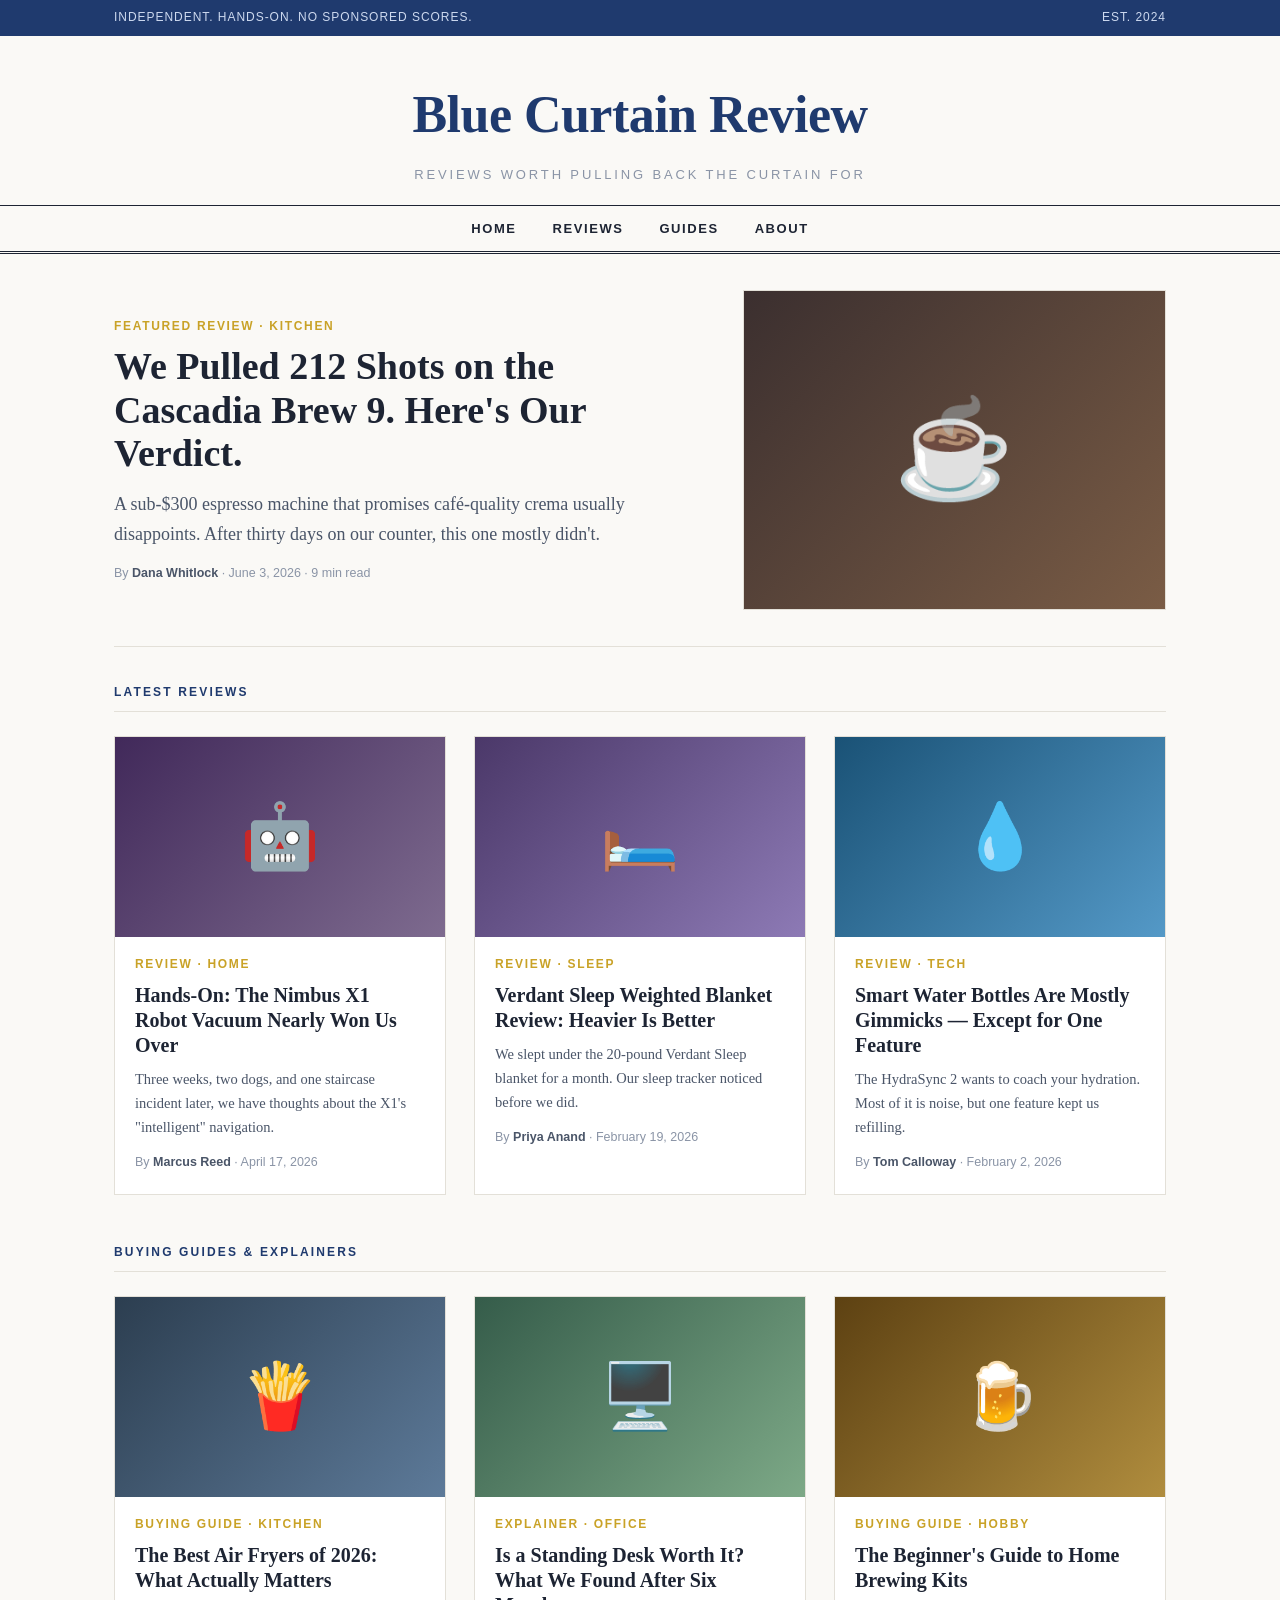
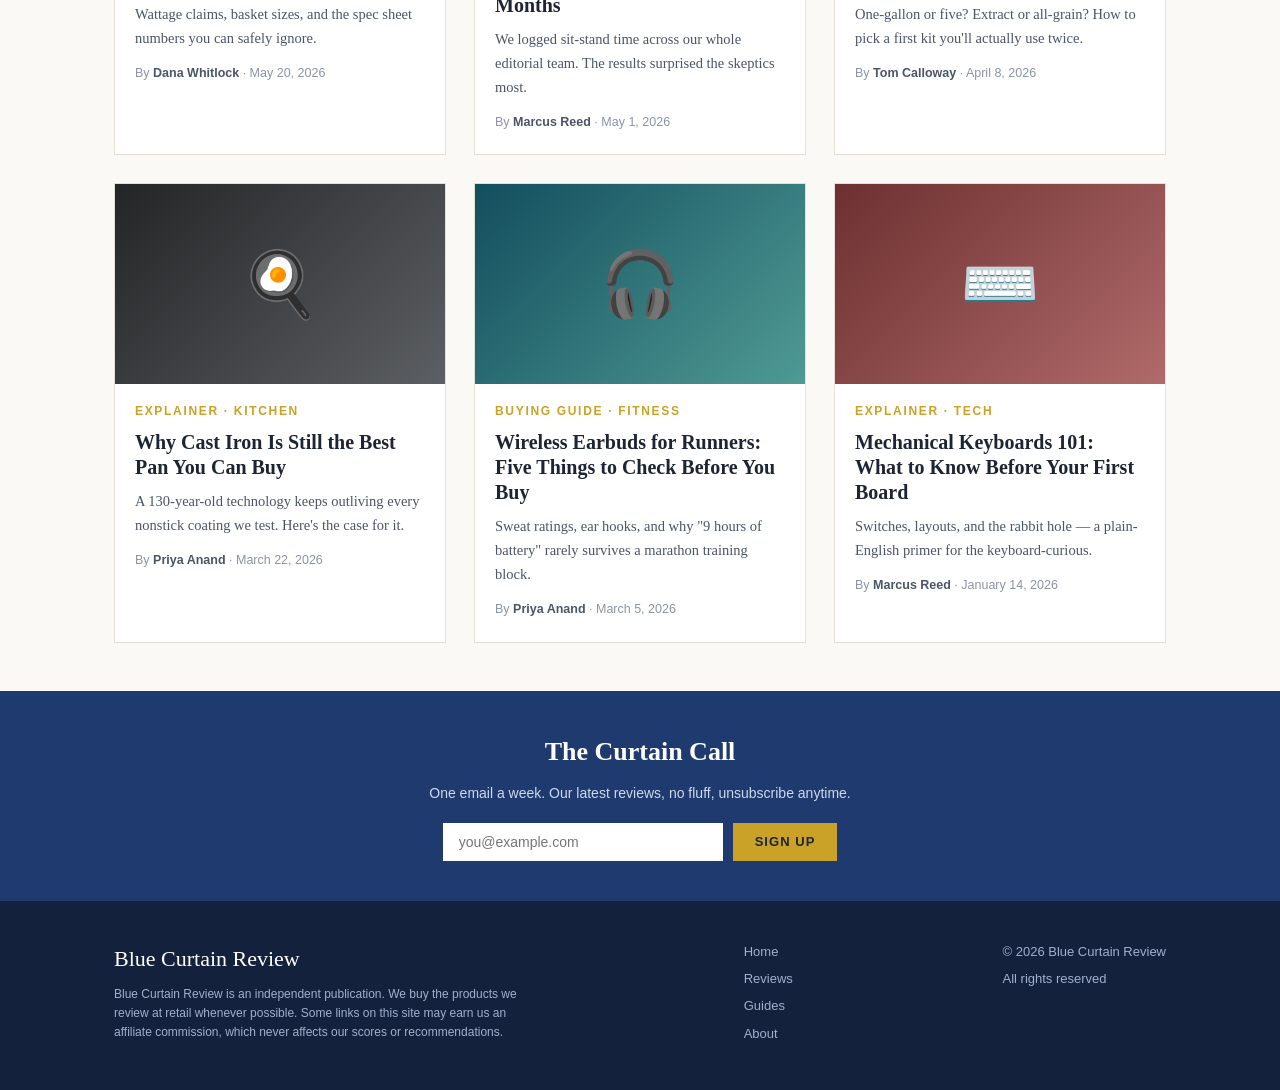
==== index.html @ 65077dde "Launch Blue Curtain Review with 10 articles Static review site: homepage, about page, and ten produc" ====
<!DOCTYPE html>
<html lang="en">
<head>
  <meta charset="UTF-8">
  <meta name="viewport" content="width=device-width, initial-scale=1.0">
  <title>Blue Curtain Review — Honest Product Reviews &amp; Buying Guides</title>
  <meta name="description" content="Blue Curtain Review is an independent publication covering home goods, kitchen gear, and everyday tech with hands-on reviews and practical buying guides.">
  <link rel="stylesheet" href="css/style.css">
</head>
<body>

  <div class="topbar">
    <div class="wrap">
      <span>Independent. Hands-on. No sponsored scores.</span>
      <span>Est. 2024</span>
    </div>
  </div>

  <header class="masthead wrap">
    <h1><a href="index.html">Blue Curtain Review</a></h1>
    <div class="tagline">Reviews Worth Pulling Back the Curtain For</div>
  </header>

  <nav class="mainnav">
    <ul class="wrap">
      <li><a href="index.html">Home</a></li>
      <li><a href="index.html#reviews">Reviews</a></li>
      <li><a href="index.html#guides">Guides</a></li>
      <li><a href="about.html">About</a></li>
    </ul>
  </nav>

  <main class="wrap">

    <!-- Featured -->
    <section class="hero">
      <div>
        <div class="kicker">Featured Review · Kitchen</div>
        <h2><a href="articles/cascadia-brew-9-espresso-review.html">We Pulled 212 Shots on the Cascadia Brew 9. Here's Our Verdict.</a></h2>
        <p class="dek">A sub-$300 espresso machine that promises café-quality crema usually disappoints. After thirty days on our counter, this one mostly didn't.</p>
        <div class="byline">By <b>Dana Whitlock</b> · June 3, 2026 · 9 min read</div>
      </div>
      <a href="articles/cascadia-brew-9-espresso-review.html"><div class="thumb t-coffee">☕</div></a>
    </section>

    <!-- Latest reviews -->
    <div class="section-label" id="reviews">Latest Reviews</div>
    <section class="grid">
      <article class="card">
        <a href="articles/nimbus-x1-robot-vacuum-review.html"><div class="thumb t-vac">🤖</div></a>
        <div class="pad">
          <div class="kicker">Review · Home</div>
          <h3><a href="articles/nimbus-x1-robot-vacuum-review.html">Hands-On: The Nimbus X1 Robot Vacuum Nearly Won Us Over</a></h3>
          <p class="dek">Three weeks, two dogs, and one staircase incident later, we have thoughts about the X1's "intelligent" navigation.</p>
          <div class="byline">By <b>Marcus Reed</b> · April 17, 2026</div>
        </div>
      </article>

      <article class="card">
        <a href="articles/verdant-sleep-weighted-blanket-review.html"><div class="thumb t-blanket">🛏️</div></a>
        <div class="pad">
          <div class="kicker">Review · Sleep</div>
          <h3><a href="articles/verdant-sleep-weighted-blanket-review.html">Verdant Sleep Weighted Blanket Review: Heavier Is Better</a></h3>
          <p class="dek">We slept under the 20-pound Verdant Sleep blanket for a month. Our sleep tracker noticed before we did.</p>
          <div class="byline">By <b>Priya Anand</b> · February 19, 2026</div>
        </div>
      </article>

      <article class="card">
        <a href="articles/hydrasync-2-smart-bottle-review.html"><div class="thumb t-bottle">💧</div></a>
        <div class="pad">
          <div class="kicker">Review · Tech</div>
          <h3><a href="articles/hydrasync-2-smart-bottle-review.html">Smart Water Bottles Are Mostly Gimmicks — Except for One Feature</a></h3>
          <p class="dek">The HydraSync 2 wants to coach your hydration. Most of it is noise, but one feature kept us refilling.</p>
          <div class="byline">By <b>Tom Calloway</b> · February 2, 2026</div>
        </div>
      </article>
    </section>

    <!-- Guides -->
    <div class="section-label" id="guides">Buying Guides &amp; Explainers</div>
    <section class="grid">
      <article class="card">
        <a href="articles/best-air-fryers-2026.html"><div class="thumb t-air">🍟</div></a>
        <div class="pad">
          <div class="kicker">Buying Guide · Kitchen</div>
          <h3><a href="articles/best-air-fryers-2026.html">The Best Air Fryers of 2026: What Actually Matters</a></h3>
          <p class="dek">Wattage claims, basket sizes, and the spec sheet numbers you can safely ignore.</p>
          <div class="byline">By <b>Dana Whitlock</b> · May 20, 2026</div>
        </div>
      </article>

      <article class="card">
        <a href="articles/standing-desk-six-months.html"><div class="thumb t-desk">🖥️</div></a>
        <div class="pad">
          <div class="kicker">Explainer · Office</div>
          <h3><a href="articles/standing-desk-six-months.html">Is a Standing Desk Worth It? What We Found After Six Months</a></h3>
          <p class="dek">We logged sit-stand time across our whole editorial team. The results surprised the skeptics most.</p>
          <div class="byline">By <b>Marcus Reed</b> · May 1, 2026</div>
        </div>
      </article>

      <article class="card">
        <a href="articles/home-brewing-kit-guide.html"><div class="thumb t-brew">🍺</div></a>
        <div class="pad">
          <div class="kicker">Buying Guide · Hobby</div>
          <h3><a href="articles/home-brewing-kit-guide.html">The Beginner's Guide to Home Brewing Kits</a></h3>
          <p class="dek">One-gallon or five? Extract or all-grain? How to pick a first kit you'll actually use twice.</p>
          <div class="byline">By <b>Tom Calloway</b> · April 8, 2026</div>
        </div>
      </article>

      <article class="card">
        <a href="articles/cast-iron-best-pan.html"><div class="thumb t-iron">🍳</div></a>
        <div class="pad">
          <div class="kicker">Explainer · Kitchen</div>
          <h3><a href="articles/cast-iron-best-pan.html">Why Cast Iron Is Still the Best Pan You Can Buy</a></h3>
          <p class="dek">A 130-year-old technology keeps outliving every nonstick coating we test. Here's the case for it.</p>
          <div class="byline">By <b>Priya Anand</b> · March 22, 2026</div>
        </div>
      </article>

      <article class="card">
        <a href="articles/running-earbuds-buying-guide.html"><div class="thumb t-buds">🎧</div></a>
        <div class="pad">
          <div class="kicker">Buying Guide · Fitness</div>
          <h3><a href="articles/running-earbuds-buying-guide.html">Wireless Earbuds for Runners: Five Things to Check Before You Buy</a></h3>
          <p class="dek">Sweat ratings, ear hooks, and why "9 hours of battery" rarely survives a marathon training block.</p>
          <div class="byline">By <b>Priya Anand</b> · March 5, 2026</div>
        </div>
      </article>

      <article class="card">
        <a href="articles/mechanical-keyboards-101.html"><div class="thumb t-keys">⌨️</div></a>
        <div class="pad">
          <div class="kicker">Explainer · Tech</div>
          <h3><a href="articles/mechanical-keyboards-101.html">Mechanical Keyboards 101: What to Know Before Your First Board</a></h3>
          <p class="dek">Switches, layouts, and the rabbit hole — a plain-English primer for the keyboard-curious.</p>
          <div class="byline">By <b>Marcus Reed</b> · January 14, 2026</div>
        </div>
      </article>
    </section>

  </main>

  <!-- Newsletter -->
  <section class="newsletter">
    <h3>The Curtain Call</h3>
    <p>One email a week. Our latest reviews, no fluff, unsubscribe anytime.</p>
    <form onsubmit="event.preventDefault(); this.innerHTML='<p style=\'font-size:16px\'>Thanks — you&#39;re on the list.</p>';">
      <input type="email" placeholder="you@example.com" required aria-label="Email address">
      <button type="submit">Sign Up</button>
    </form>
  </section>

  <footer>
    <div class="wrap">
      <div>
        <div class="brand">Blue Curtain Review</div>
        <p class="fineprint">Blue Curtain Review is an independent publication. We buy the products we review at retail whenever possible. Some links on this site may earn us an affiliate commission, which never affects our scores or recommendations.</p>
      </div>
      <div>
        <ul>
          <li><a href="index.html">Home</a></li>
          <li><a href="index.html#reviews">Reviews</a></li>
          <li><a href="index.html#guides">Guides</a></li>
          <li><a href="about.html">About</a></li>
        </ul>
      </div>
      <div>
        <ul>
          <li>© 2026 Blue Curtain Review</li>
          <li>All rights reserved</li>
        </ul>
      </div>
    </div>
  </footer>

</body>
</html>
---- css/style.css ----
/* ============ Blue Curtain Review ============ */
:root {
  --ink: #1d2433;
  --ink-soft: #4a5568;
  --ink-faint: #8a94a6;
  --paper: #faf9f6;
  --card: #ffffff;
  --blue: #1f3a6e;
  --blue-bright: #2b5cad;
  --rule: #e3e0d8;
  --gold: #c9a227;
  --serif: Georgia, 'Times New Roman', serif;
  --sans: -apple-system, BlinkMacSystemFont, 'Segoe UI', Helvetica, Arial, sans-serif;
}

* { margin: 0; padding: 0; box-sizing: border-box; }

body {
  font-family: var(--serif);
  background: var(--paper);
  color: var(--ink);
  line-height: 1.65;
}

a { color: inherit; text-decoration: none; }
img { max-width: 100%; display: block; }

.wrap { max-width: 1100px; margin: 0 auto; padding: 0 24px; }

/* ---------- Masthead ---------- */
.topbar {
  background: var(--blue);
  color: #cdd9ef;
  font-family: var(--sans);
  font-size: 12px;
  letter-spacing: 0.08em;
  text-transform: uppercase;
}
.topbar .wrap {
  display: flex;
  justify-content: space-between;
  padding-top: 8px;
  padding-bottom: 8px;
}

.masthead { text-align: center; padding: 36px 0 20px; }
.masthead h1 {
  font-size: 52px;
  font-weight: 700;
  letter-spacing: -0.01em;
  color: var(--blue);
}
.masthead h1 a:hover { color: var(--blue-bright); }
.masthead .tagline {
  font-family: var(--sans);
  font-size: 13px;
  letter-spacing: 0.22em;
  text-transform: uppercase;
  color: var(--ink-faint);
  margin-top: 6px;
}

.mainnav {
  border-top: 1px solid var(--ink);
  border-bottom: 3px double var(--ink);
  margin-bottom: 36px;
}
.mainnav ul {
  list-style: none;
  display: flex;
  justify-content: center;
  gap: 36px;
  padding: 12px 0;
  font-family: var(--sans);
  font-size: 13px;
  font-weight: 600;
  letter-spacing: 0.12em;
  text-transform: uppercase;
}
.mainnav a:hover { color: var(--blue-bright); }

/* ---------- Homepage ---------- */
.section-label {
  font-family: var(--sans);
  font-size: 12px;
  font-weight: 700;
  letter-spacing: 0.18em;
  text-transform: uppercase;
  color: var(--blue);
  border-bottom: 1px solid var(--rule);
  padding-bottom: 8px;
  margin-bottom: 24px;
}

.hero {
  display: grid;
  grid-template-columns: 1.4fr 1fr;
  gap: 36px;
  align-items: center;
  padding-bottom: 36px;
  border-bottom: 1px solid var(--rule);
  margin-bottom: 36px;
}
.hero .kicker, .card .kicker {
  font-family: var(--sans);
  font-size: 12px;
  font-weight: 700;
  letter-spacing: 0.14em;
  text-transform: uppercase;
  color: var(--gold);
  margin-bottom: 8px;
}
.hero h2 { font-size: 38px; line-height: 1.15; margin-bottom: 14px; }
.hero h2 a:hover, .card h3 a:hover { color: var(--blue-bright); }
.hero p.dek { font-size: 18px; color: var(--ink-soft); margin-bottom: 14px; }

.byline {
  font-family: var(--sans);
  font-size: 12.5px;
  color: var(--ink-faint);
}
.byline b { color: var(--ink-soft); font-weight: 600; }

.grid {
  display: grid;
  grid-template-columns: repeat(3, 1fr);
  gap: 28px;
  margin-bottom: 48px;
}
.card { background: var(--card); border: 1px solid var(--rule); }
.card .pad { padding: 18px 20px 22px; }
.card h3 { font-size: 20px; line-height: 1.25; margin-bottom: 10px; }
.card p.dek { font-size: 14.5px; color: var(--ink-soft); margin-bottom: 12px; }

/* thumbnail art */
.thumb {
  height: 200px;
  display: flex;
  align-items: center;
  justify-content: center;
  font-size: 64px;
}
.hero .thumb { height: 320px; border: 1px solid var(--rule); font-size: 96px; }
.t-coffee  { background: linear-gradient(135deg, #3b2f2f, #7a5c45); }
.t-air     { background: linear-gradient(135deg, #2c3e50, #5d7a99); }
.t-desk    { background: linear-gradient(135deg, #355c4a, #7da987); }
.t-vac     { background: linear-gradient(135deg, #41295a, #7e6b8f); }
.t-brew    { background: linear-gradient(135deg, #5d4112, #b08d3e); }
.t-iron    { background: linear-gradient(135deg, #232526, #5c5f63); }
.t-buds    { background: linear-gradient(135deg, #134e5e, #4f9a94); }
.t-blanket { background: linear-gradient(135deg, #4b3869, #8d7ab5); }
.t-bottle  { background: linear-gradient(135deg, #1a5276, #5499c7); }
.t-keys    { background: linear-gradient(135deg, #6d3030, #b06a6a); }

/* ---------- Article page ---------- */
.article { max-width: 720px; margin: 0 auto; }
.article .kicker {
  font-family: var(--sans);
  font-size: 12px;
  font-weight: 700;
  letter-spacing: 0.16em;
  text-transform: uppercase;
  color: var(--gold);
  margin-bottom: 12px;
}
.article h1.headline {
  font-size: 40px;
  line-height: 1.12;
  margin-bottom: 14px;
  color: var(--ink);
}
.article p.dek {
  font-size: 20px;
  line-height: 1.45;
  color: var(--ink-soft);
  margin-bottom: 18px;
}
.article .byline { padding-bottom: 18px; border-bottom: 1px solid var(--rule); margin-bottom: 24px; }
.article .feature-art {
  height: 340px;
  display: flex;
  align-items: center;
  justify-content: center;
  font-size: 110px;
  border: 1px solid var(--rule);
  margin-bottom: 8px;
}
.article .caption {
  font-family: var(--sans);
  font-size: 12px;
  color: var(--ink-faint);
  margin-bottom: 28px;
}
.article .body p { font-size: 17.5px; margin-bottom: 22px; }
.article .body h2 {
  font-size: 26px;
  margin: 34px 0 14px;
  color: var(--blue);
}
.article .body ul, .article .body ol { margin: 0 0 22px 26px; font-size: 17.5px; }
.article .body li { margin-bottom: 8px; }

.rating-box {
  display: flex;
  align-items: center;
  gap: 18px;
  background: var(--card);
  border: 1px solid var(--rule);
  border-left: 4px solid var(--gold);
  padding: 18px 22px;
  margin: 0 0 28px;
  font-family: var(--sans);
}
.rating-box .score {
  font-family: var(--serif);
  font-size: 44px;
  font-weight: 700;
  color: var(--blue);
  line-height: 1;
}
.rating-box .out-of { font-size: 13px; color: var(--ink-faint); }
.rating-box .verdict { font-size: 14.5px; color: var(--ink-soft); }
.rating-box .verdict b { color: var(--ink); }

.pros-cons {
  display: grid;
  grid-template-columns: 1fr 1fr;
  gap: 0;
  border: 1px solid var(--rule);
  background: var(--card);
  margin: 28px 0;
  font-family: var(--sans);
  font-size: 14.5px;
}
.pros-cons > div { padding: 18px 22px; }
.pros-cons .pros { border-right: 1px solid var(--rule); }
.pros-cons h4 {
  font-size: 12px;
  letter-spacing: 0.14em;
  text-transform: uppercase;
  margin-bottom: 10px;
}
.pros-cons .pros h4 { color: #2e7d4f; }
.pros-cons .cons h4 { color: #b3402e; }
.pros-cons ul { list-style: none; margin: 0; }
.pros-cons li { padding-left: 18px; position: relative; margin-bottom: 8px; line-height: 1.45; }
.pros-cons .pros li::before { content: "+"; position: absolute; left: 0; color: #2e7d4f; font-weight: 700; }
.pros-cons .cons li::before { content: "–"; position: absolute; left: 0; color: #b3402e; font-weight: 700; }

.disclosure {
  font-family: var(--sans);
  font-size: 12.5px;
  color: var(--ink-faint);
  background: #f1efe9;
  border: 1px solid var(--rule);
  padding: 12px 16px;
  margin-bottom: 28px;
}

/* related */
.related { border-top: 3px double var(--ink); margin-top: 48px; padding-top: 24px; }
.related h3 {
  font-family: var(--sans);
  font-size: 13px;
  letter-spacing: 0.16em;
  text-transform: uppercase;
  color: var(--blue);
  margin-bottom: 16px;
}
.related ul { list-style: none; }
.related li { margin-bottom: 10px; font-size: 17px; }
.related li a:hover { color: var(--blue-bright); }

/* ---------- Newsletter strip ---------- */
.newsletter {
  background: var(--blue);
  color: #fff;
  text-align: center;
  padding: 40px 24px;
  margin-bottom: 0;
}
.newsletter h3 { font-size: 26px; margin-bottom: 8px; }
.newsletter p { font-family: var(--sans); font-size: 14px; color: #cdd9ef; margin-bottom: 18px; }
.newsletter form { display: flex; justify-content: center; gap: 10px; flex-wrap: wrap; }
.newsletter input {
  font-family: var(--sans);
  font-size: 14px;
  padding: 11px 16px;
  border: none;
  width: 280px;
  max-width: 100%;
}
.newsletter button {
  font-family: var(--sans);
  font-size: 13px;
  font-weight: 700;
  letter-spacing: 0.08em;
  text-transform: uppercase;
  padding: 11px 22px;
  background: var(--gold);
  color: var(--ink);
  border: none;
  cursor: pointer;
}
.newsletter button:hover { background: #dab33a; }

/* ---------- Footer ---------- */
footer {
  background: #14213d;
  color: #9fb0cc;
  font-family: var(--sans);
  font-size: 13px;
  padding: 40px 0;
}
footer .wrap {
  display: flex;
  justify-content: space-between;
  gap: 32px;
  flex-wrap: wrap;
}
footer .brand { font-family: var(--serif); font-size: 22px; color: #fff; margin-bottom: 8px; }
footer ul { list-style: none; }
footer li { margin-bottom: 6px; }
footer a:hover { color: #fff; }
footer .fineprint {
  max-width: 420px;
  font-size: 12px;
  line-height: 1.6;
}

/* ---------- Responsive ---------- */
@media (max-width: 860px) {
  .hero { grid-template-columns: 1fr; }
  .hero .thumb { order: -1; }
  .grid { grid-template-columns: 1fr 1fr; }
  .masthead h1 { font-size: 38px; }
  .mainnav ul { gap: 18px; flex-wrap: wrap; }
  .article h1.headline { font-size: 30px; }
}
@media (max-width: 560px) {
  .grid { grid-template-columns: 1fr; }
  .pros-cons { grid-template-columns: 1fr; }
  .pros-cons .pros { border-right: none; border-bottom: 1px solid var(--rule); }
  .topbar .wrap { justify-content: center; }
}
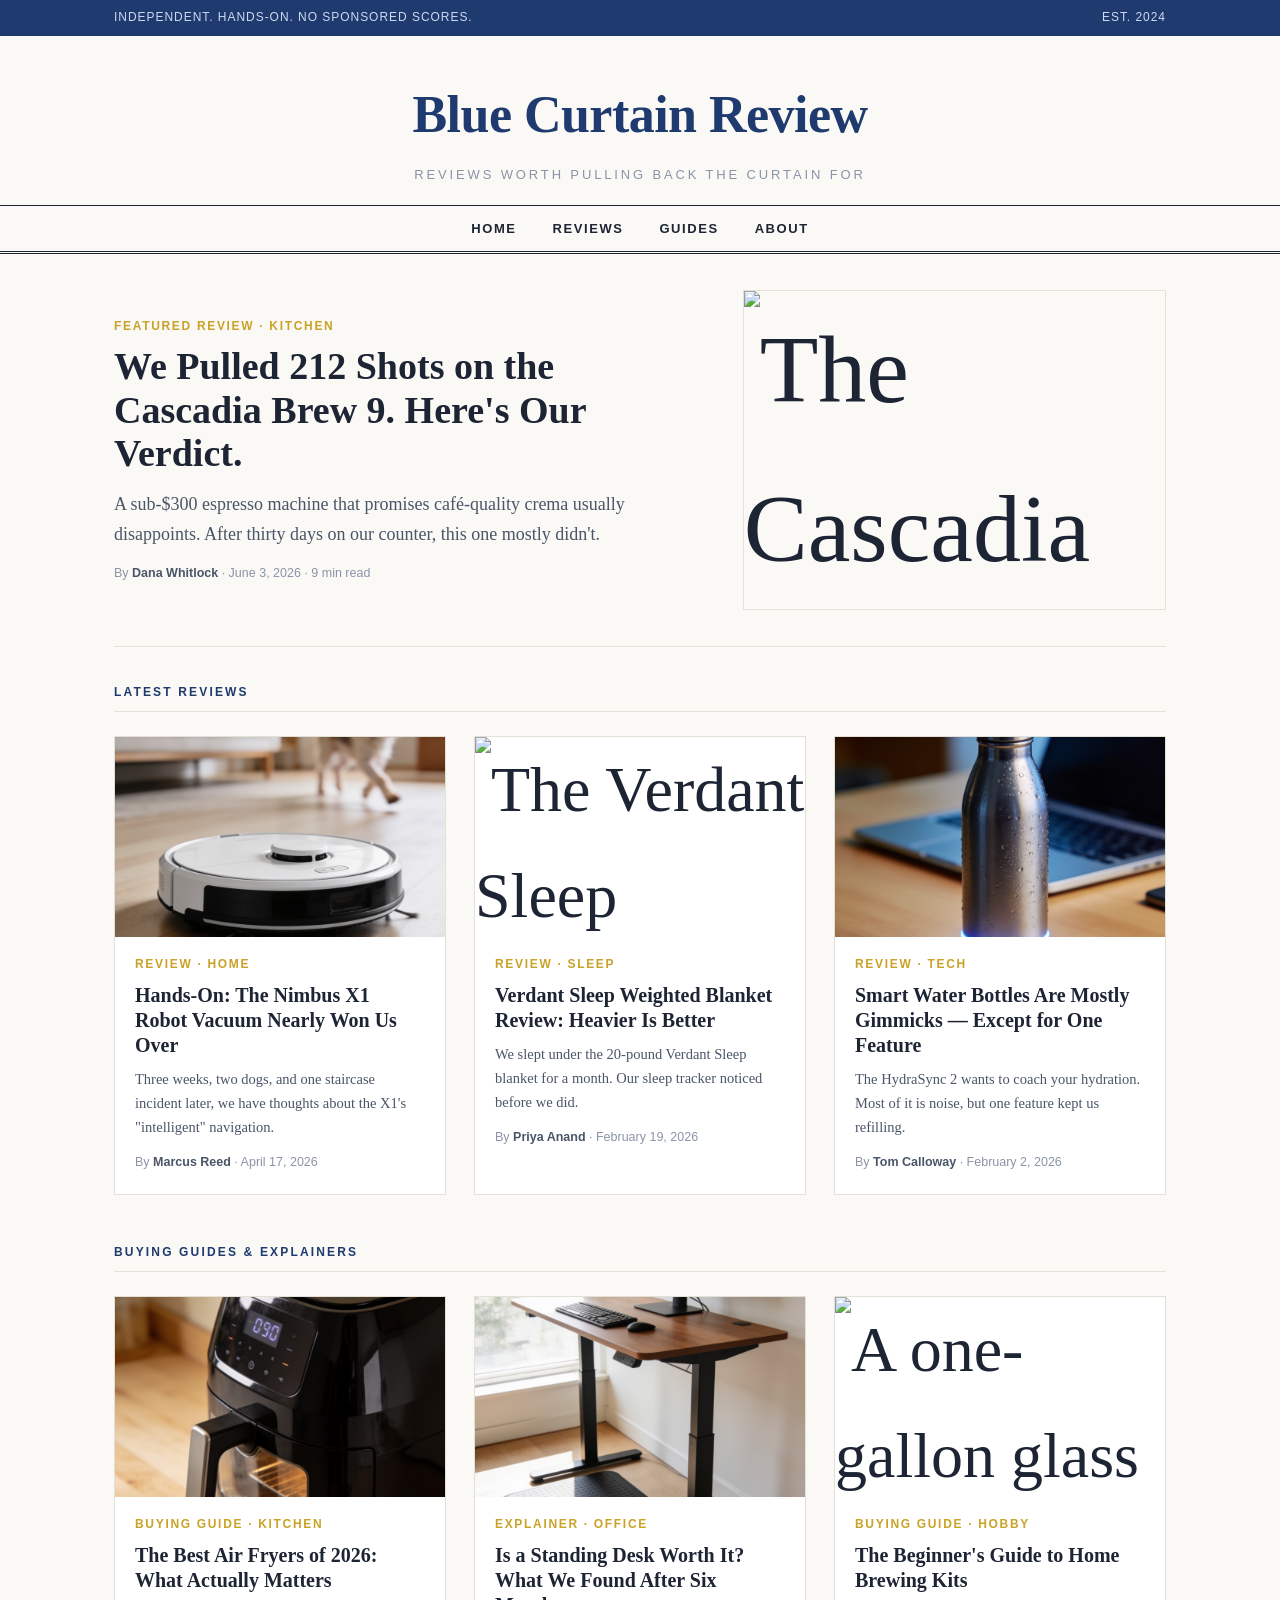
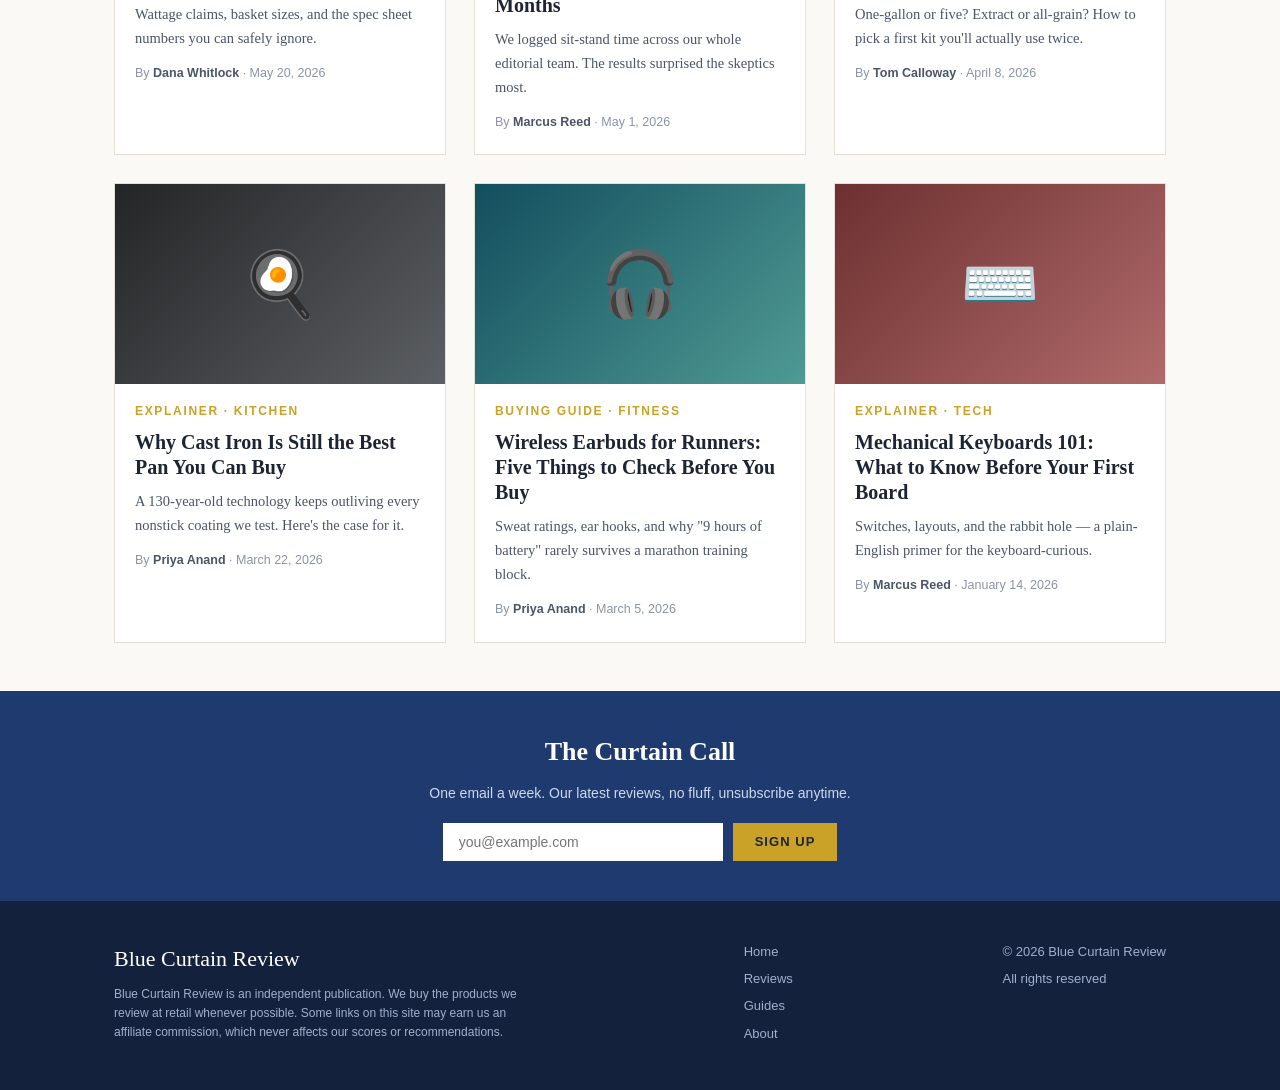
==== commit 9c8563e1: "Add real product photography for 7 articles Wire in generated images for espresso machine, robot vac" ====
--- a/index.html
+++ b/index.html
@@ -40,14 +40,14 @@
         <p class="dek">A sub-$300 espresso machine that promises café-quality crema usually disappoints. After thirty days on our counter, this one mostly didn't.</p>
         <div class="byline">By <b>Dana Whitlock</b> · June 3, 2026 · 9 min read</div>
       </div>
-      <a href="articles/cascadia-brew-9-espresso-review.html"><div class="thumb t-coffee">☕</div></a>
+      <a href="articles/cascadia-brew-9-espresso-review.html"><img class="thumb" src="images/espresso-machine.png" alt="The Cascadia Brew 9 espresso machine pulling a shot in a home kitchen"></a>
     </section>
 
     <!-- Latest reviews -->
     <div class="section-label" id="reviews">Latest Reviews</div>
     <section class="grid">
       <article class="card">
-        <a href="articles/nimbus-x1-robot-vacuum-review.html"><div class="thumb t-vac">🤖</div></a>
+        <a href="articles/nimbus-x1-robot-vacuum-review.html"><img class="thumb" src="images/robot-vacuum.png" alt="The Nimbus X1 robot vacuum on hardwood flooring"></a>
         <div class="pad">
           <div class="kicker">Review · Home</div>
           <h3><a href="articles/nimbus-x1-robot-vacuum-review.html">Hands-On: The Nimbus X1 Robot Vacuum Nearly Won Us Over</a></h3>
@@ -57,7 +57,7 @@
       </article>
 
       <article class="card">
-        <a href="articles/verdant-sleep-weighted-blanket-review.html"><div class="thumb t-blanket">🛏️</div></a>
+        <a href="articles/verdant-sleep-weighted-blanket-review.html"><img class="thumb" src="images/weighted-blanket.png" alt="The Verdant Sleep weighted blanket on a bed"></a>
         <div class="pad">
           <div class="kicker">Review · Sleep</div>
           <h3><a href="articles/verdant-sleep-weighted-blanket-review.html">Verdant Sleep Weighted Blanket Review: Heavier Is Better</a></h3>
@@ -67,7 +67,7 @@
       </article>
 
       <article class="card">
-        <a href="articles/hydrasync-2-smart-bottle-review.html"><div class="thumb t-bottle">💧</div></a>
+        <a href="articles/hydrasync-2-smart-bottle-review.html"><img class="thumb" src="images/smart-bottle.png" alt="The HydraSync 2 smart water bottle with a glowing base ring"></a>
         <div class="pad">
           <div class="kicker">Review · Tech</div>
           <h3><a href="articles/hydrasync-2-smart-bottle-review.html">Smart Water Bottles Are Mostly Gimmicks — Except for One Feature</a></h3>
@@ -81,7 +81,7 @@
     <div class="section-label" id="guides">Buying Guides &amp; Explainers</div>
     <section class="grid">
       <article class="card">
-        <a href="articles/best-air-fryers-2026.html"><div class="thumb t-air">🍟</div></a>
+        <a href="articles/best-air-fryers-2026.html"><img class="thumb" src="images/air-fryer.png" alt="An air fryer with a basket of golden fries"></a>
         <div class="pad">
           <div class="kicker">Buying Guide · Kitchen</div>
           <h3><a href="articles/best-air-fryers-2026.html">The Best Air Fryers of 2026: What Actually Matters</a></h3>
@@ -91,7 +91,7 @@
       </article>
 
       <article class="card">
-        <a href="articles/standing-desk-six-months.html"><div class="thumb t-desk">🖥️</div></a>
+        <a href="articles/standing-desk-six-months.html"><img class="thumb" src="images/standing-desk.png" alt="A height-adjustable standing desk raised in a home office"></a>
         <div class="pad">
           <div class="kicker">Explainer · Office</div>
           <h3><a href="articles/standing-desk-six-months.html">Is a Standing Desk Worth It? What We Found After Six Months</a></h3>
@@ -101,7 +101,7 @@
       </article>
 
       <article class="card">
-        <a href="articles/home-brewing-kit-guide.html"><div class="thumb t-brew">🍺</div></a>
+        <a href="articles/home-brewing-kit-guide.html"><img class="thumb" src="images/home-brewing.png" alt="A one-gallon glass fermenter with an airlock brewing beer"></a>
         <div class="pad">
           <div class="kicker">Buying Guide · Hobby</div>
           <h3><a href="articles/home-brewing-kit-guide.html">The Beginner's Guide to Home Brewing Kits</a></h3>
--- a/css/style.css
+++ b/css/style.css
@@ -141,6 +141,7 @@
   font-size: 64px;
 }
 .hero .thumb { height: 320px; border: 1px solid var(--rule); font-size: 96px; }
+img.thumb, img.feature-art { object-fit: cover; width: 100%; }
 .t-coffee  { background: linear-gradient(135deg, #3b2f2f, #7a5c45); }
 .t-air     { background: linear-gradient(135deg, #2c3e50, #5d7a99); }
 .t-desk    { background: linear-gradient(135deg, #355c4a, #7da987); }
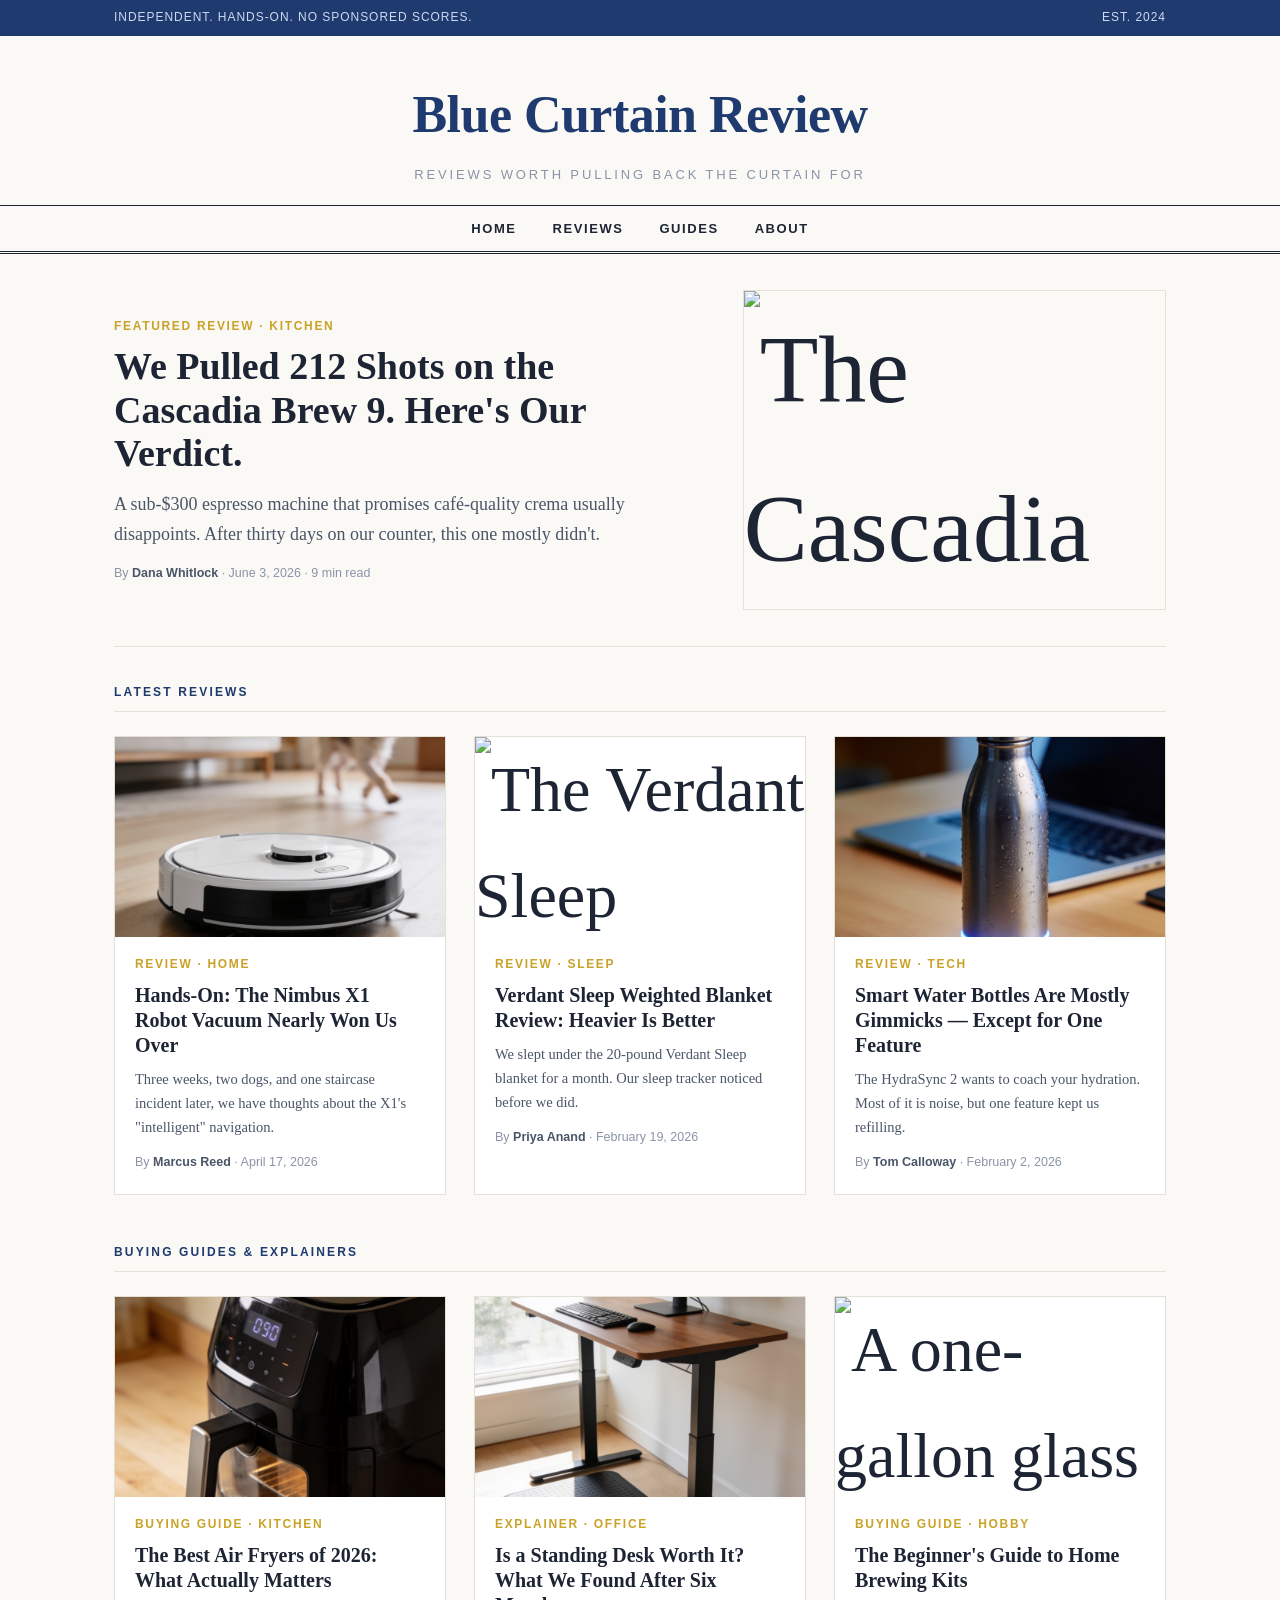
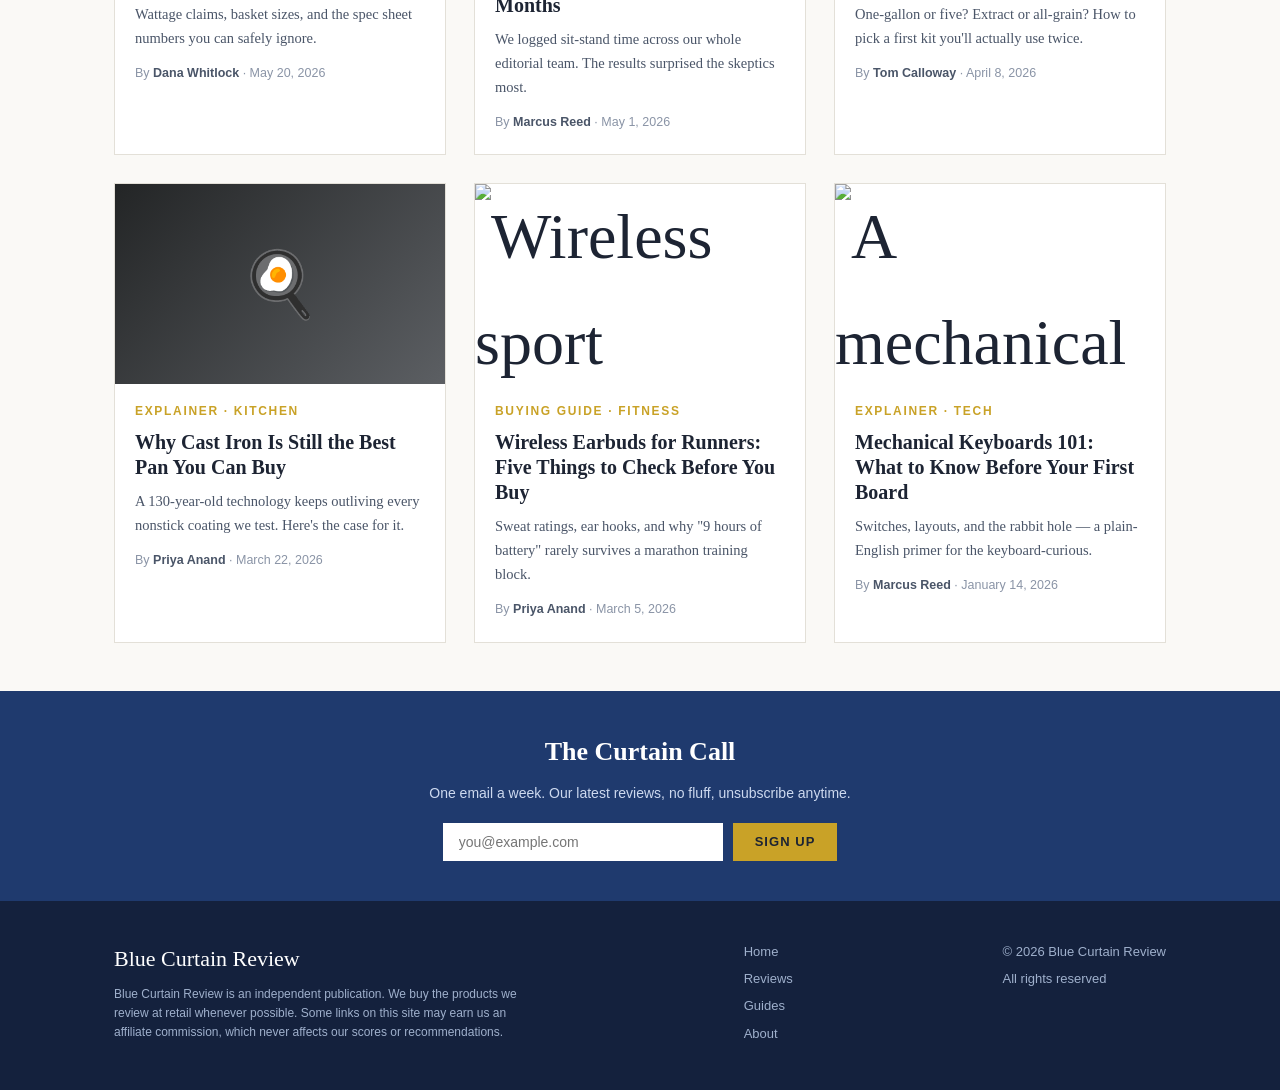
==== commit e1a2ab19: "Add running earbuds and keyboard images Wire in running-earbuds and (stylized) mechanical-keyboard p" ====
--- a/index.html
+++ b/index.html
@@ -121,7 +121,7 @@
       </article>
 
       <article class="card">
-        <a href="articles/running-earbuds-buying-guide.html"><div class="thumb t-buds">🎧</div></a>
+        <a href="articles/running-earbuds-buying-guide.html"><img class="thumb" src="images/running-earbuds.png" alt="Wireless sport earbuds with ear hooks beside their charging case"></a>
         <div class="pad">
           <div class="kicker">Buying Guide · Fitness</div>
           <h3><a href="articles/running-earbuds-buying-guide.html">Wireless Earbuds for Runners: Five Things to Check Before You Buy</a></h3>
@@ -131,7 +131,7 @@
       </article>
 
       <article class="card">
-        <a href="articles/mechanical-keyboards-101.html"><div class="thumb t-keys">⌨️</div></a>
+        <a href="articles/mechanical-keyboards-101.html"><img class="thumb" src="images/mechanical-keyboard.png" alt="A mechanical keyboard with grass growing from the keycaps"></a>
         <div class="pad">
           <div class="kicker">Explainer · Tech</div>
           <h3><a href="articles/mechanical-keyboards-101.html">Mechanical Keyboards 101: What to Know Before Your First Board</a></h3>
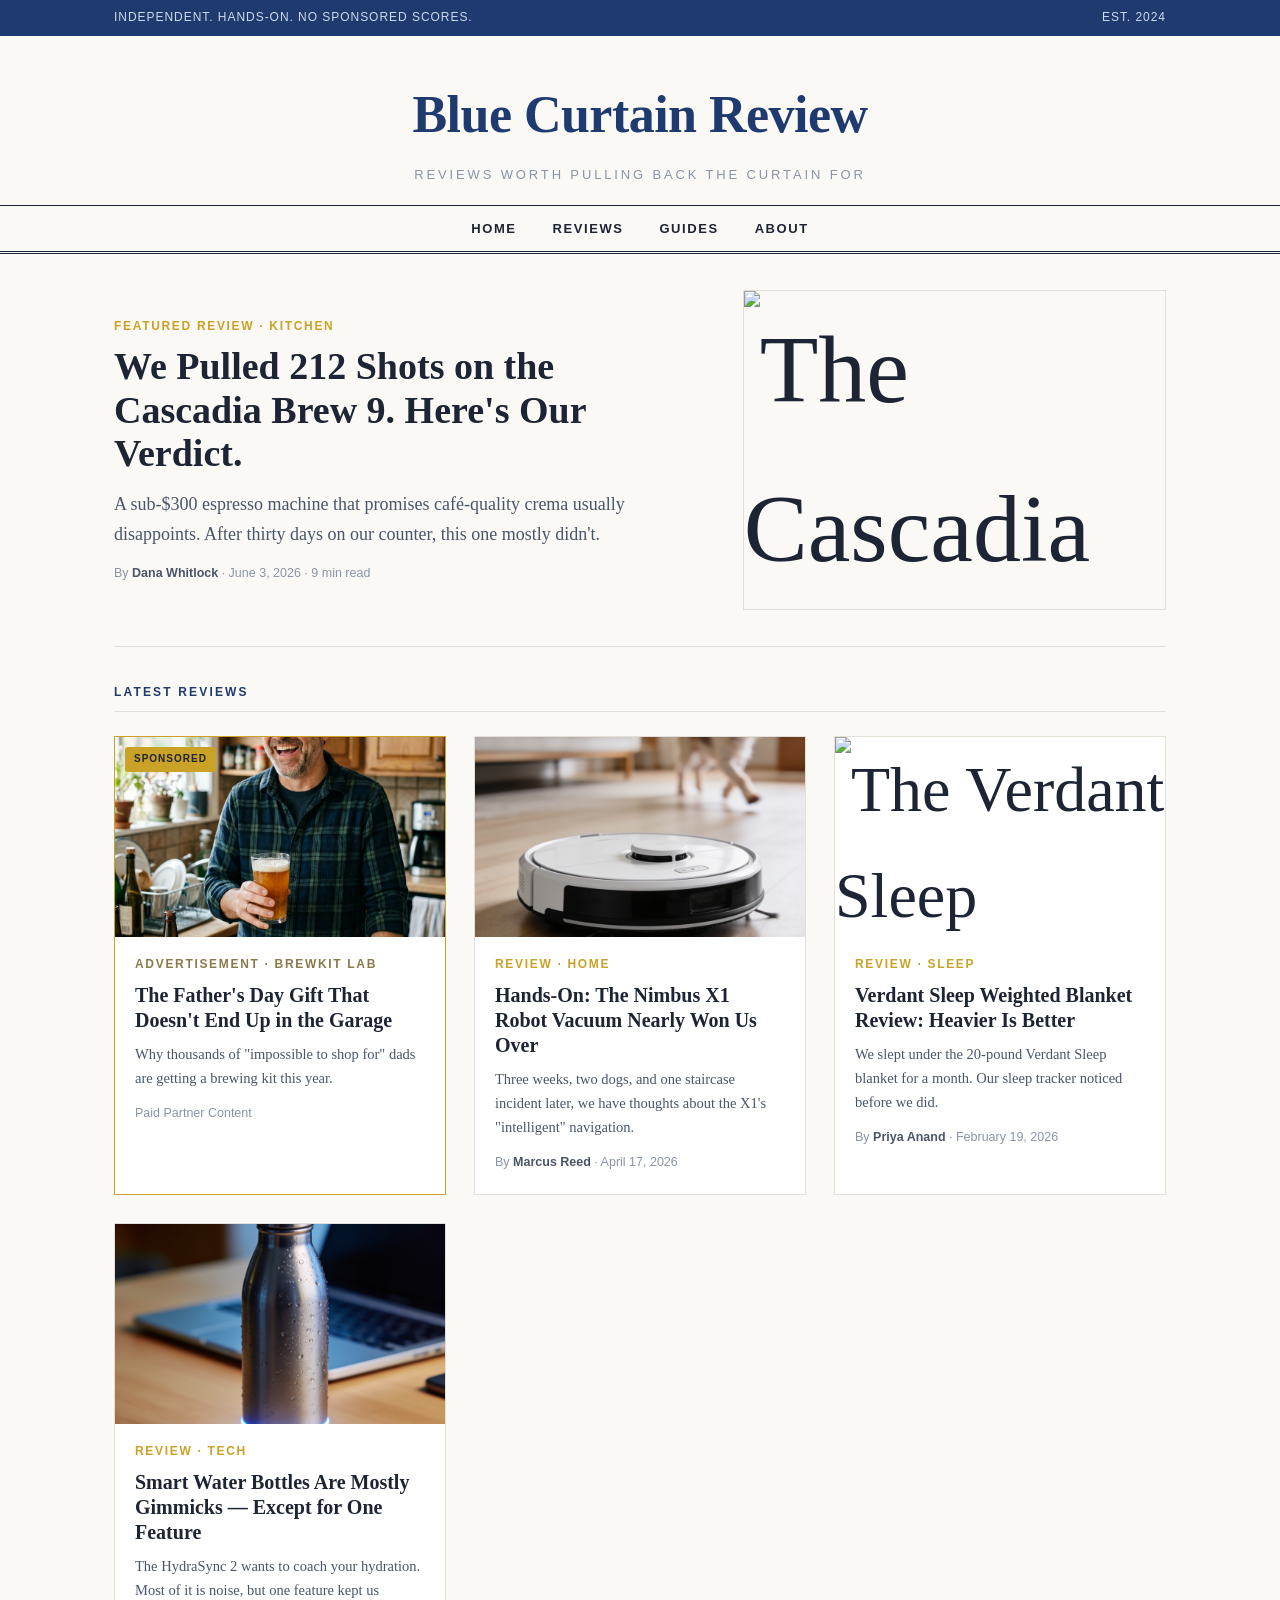
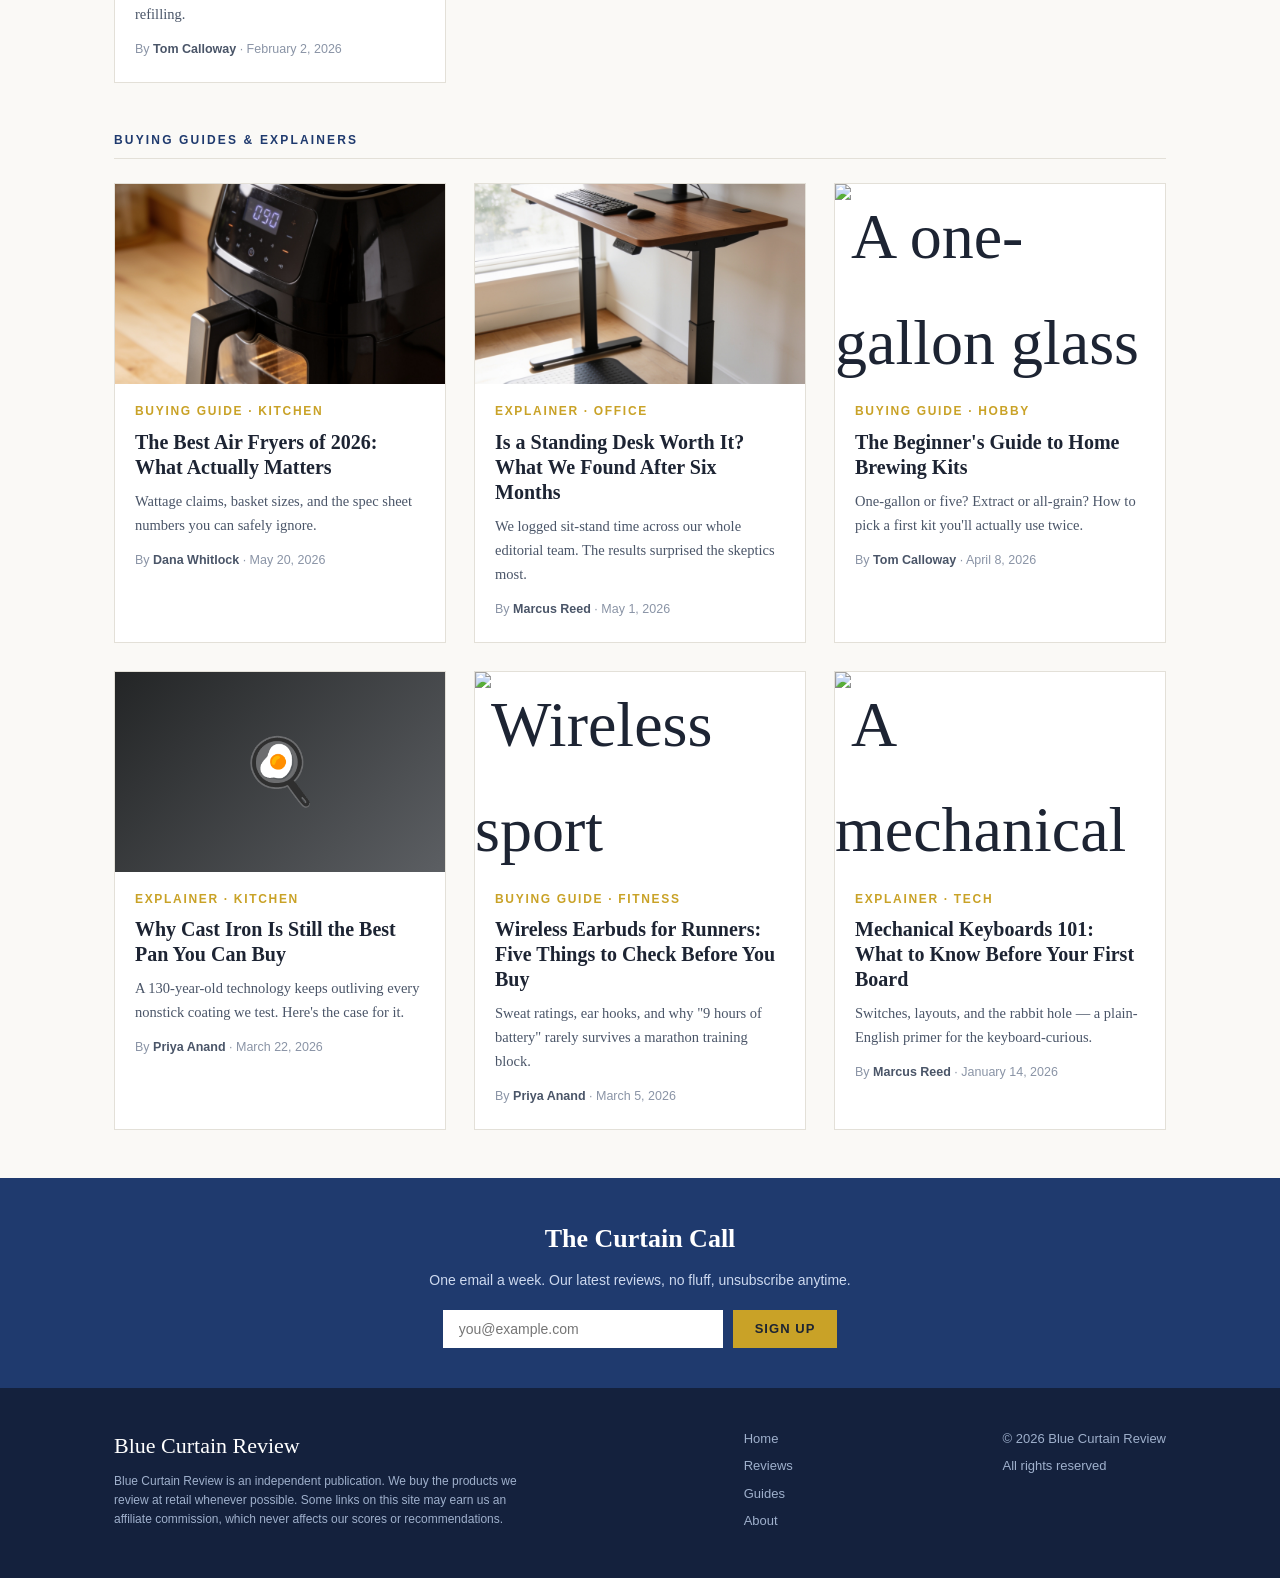
==== commit 24e25bde: "Feature brewing advertorial on homepage Add a clearly-labeled sponsored card linking to the BrewKit " ====
--- a/index.html
+++ b/index.html
@@ -46,6 +46,16 @@
     <!-- Latest reviews -->
     <div class="section-label" id="reviews">Latest Reviews</div>
     <section class="grid">
+      <article class="card sponsored">
+        <a href="articles/fathers-day-brewing-kit.html"><img class="thumb" src="images/dad-homebrew.png" alt="A dad laughing in his kitchen holding a glass of homemade beer"></a>
+        <div class="pad">
+          <div class="kicker ad-kicker">Advertisement · BrewKit Lab</div>
+          <h3><a href="articles/fathers-day-brewing-kit.html">The Father's Day Gift That Doesn't End Up in the Garage</a></h3>
+          <p class="dek">Why thousands of "impossible to shop for" dads are getting a brewing kit this year.</p>
+          <div class="byline">Paid Partner Content</div>
+        </div>
+      </article>
+
       <article class="card">
         <a href="articles/nimbus-x1-robot-vacuum-review.html"><img class="thumb" src="images/robot-vacuum.png" alt="The Nimbus X1 robot vacuum on hardwood flooring"></a>
         <div class="pad">
@@ -176,5 +186,8 @@
     </div>
   </footer>
 
+
+  <!-- Vercel Web Analytics -->
+  <script defer src="/_vercel/insights/script.js"></script>
 </body>
 </html>
--- a/css/style.css
+++ b/css/style.css
@@ -344,3 +344,177 @@
   .pros-cons .pros { border-right: none; border-bottom: 1px solid var(--rule); }
   .topbar .wrap { justify-content: center; }
 }
+
+/* sponsored card on homepage */
+.card.sponsored { position: relative; border-color: var(--gold); }
+.card.sponsored::before {
+  content: "Sponsored";
+  position: absolute;
+  top: 10px; left: 10px;
+  z-index: 1;
+  font-family: var(--sans);
+  font-size: 10px;
+  font-weight: 700;
+  letter-spacing: 0.1em;
+  text-transform: uppercase;
+  color: var(--ink);
+  background: var(--gold);
+  padding: 4px 9px;
+  border-radius: 3px;
+}
+.card.sponsored .ad-kicker { color: #8a7a4a; }
+
+/* ============ Advertorial ============ */
+.ad-banner {
+  background: #efe9da;
+  border-bottom: 1px solid var(--rule);
+  font-family: var(--sans);
+  font-size: 11px;
+  font-weight: 700;
+  letter-spacing: 0.22em;
+  text-transform: uppercase;
+  color: #8a7a4a;
+  text-align: center;
+  padding: 7px 0;
+}
+.advertorial { max-width: 720px; margin: 0 auto; }
+.advertorial .partner {
+  font-family: var(--sans);
+  font-size: 12.5px;
+  color: var(--ink-faint);
+  padding-bottom: 18px;
+  border-bottom: 1px solid var(--rule);
+  margin-bottom: 24px;
+}
+.advertorial .partner b { color: var(--ink-soft); font-weight: 600; }
+.advertorial h1.headline { font-size: 42px; line-height: 1.1; margin-bottom: 14px; }
+.advertorial p.dek { font-size: 21px; color: var(--ink-soft); margin-bottom: 24px; }
+
+.advertorial .body p { font-size: 18px; margin-bottom: 22px; }
+.advertorial .body p.lead { font-size: 21px; color: var(--ink); }
+.advertorial .body h2 { font-size: 27px; color: var(--blue); margin: 38px 0 16px; }
+.advertorial .body .pull {
+  font-family: var(--serif);
+  font-style: italic;
+  font-size: 24px;
+  color: var(--blue);
+  border-left: 4px solid var(--gold);
+  padding: 4px 0 4px 22px;
+  margin: 0 0 22px;
+}
+
+/* figures + placeholders */
+.ad-figure { margin: 8px 0 28px; }
+.ad-figure img { width: 100%; border: 1px solid var(--rule); }
+.ad-figure figcaption {
+  font-family: var(--sans);
+  font-size: 12.5px;
+  color: var(--ink-faint);
+  margin-top: 8px;
+  text-align: center;
+}
+.img-placeholder {
+  border: 2px dashed #b9b09a;
+  background: repeating-linear-gradient(45deg, #f6f3ea, #f6f3ea 12px, #f1ede1 12px, #f1ede1 24px);
+  padding: 40px 28px;
+  text-align: center;
+  margin: 8px 0 28px;
+  font-family: var(--sans);
+}
+.img-placeholder .ph-tag {
+  display: inline-block;
+  font-size: 10.5px;
+  font-weight: 700;
+  letter-spacing: 0.14em;
+  text-transform: uppercase;
+  color: #fff;
+  background: #b9926a;
+  padding: 4px 10px;
+  border-radius: 3px;
+  margin-bottom: 12px;
+}
+.img-placeholder .ph-desc { font-size: 14px; color: var(--ink-soft); line-height: 1.5; max-width: 460px; margin: 0 auto; }
+
+/* guarantee badge */
+.guarantee {
+  display: flex;
+  align-items: center;
+  gap: 20px;
+  background: #fbf6ea;
+  border: 1px solid var(--gold);
+  border-radius: 6px;
+  padding: 20px 24px;
+  margin: 8px 0 28px;
+}
+.guarantee svg { flex-shrink: 0; }
+.guarantee .g-text { font-family: var(--sans); }
+.guarantee .g-text b { display: block; font-size: 16px; color: var(--ink); margin-bottom: 3px; }
+.guarantee .g-text span { font-size: 14px; color: var(--ink-soft); }
+
+/* pricing */
+.price-cards {
+  display: grid;
+  grid-template-columns: 1fr 1fr;
+  gap: 18px;
+  margin: 8px 0 28px;
+}
+.price-card {
+  position: relative;
+  border: 1px solid var(--rule);
+  background: var(--card);
+  padding: 26px 22px 24px;
+  text-align: center;
+  font-family: var(--sans);
+}
+.price-card.featured { border: 2px solid var(--gold); }
+.price-card .ribbon {
+  position: absolute;
+  top: -12px; left: 50%;
+  transform: translateX(-50%);
+  background: var(--gold);
+  color: var(--ink);
+  font-size: 10.5px;
+  font-weight: 700;
+  letter-spacing: 0.12em;
+  text-transform: uppercase;
+  padding: 4px 12px;
+  border-radius: 3px;
+  white-space: nowrap;
+}
+.price-card .name { font-size: 13px; font-weight: 700; letter-spacing: 0.08em; text-transform: uppercase; color: var(--blue); margin-bottom: 8px; }
+.price-card .price { font-family: var(--serif); font-size: 38px; font-weight: 700; color: var(--ink); line-height: 1; margin-bottom: 10px; }
+.price-card .desc { font-size: 13.5px; color: var(--ink-soft); line-height: 1.5; }
+
+/* CTA */
+.cta-wrap { text-align: center; margin: 32px 0 8px; }
+.cta-button {
+  display: inline-block;
+  font-family: var(--sans);
+  font-size: 17px;
+  font-weight: 700;
+  letter-spacing: 0.04em;
+  color: var(--ink);
+  background: var(--gold);
+  padding: 16px 40px;
+  border-radius: 4px;
+  transition: background 0.15s;
+}
+.cta-button:hover { background: #dab33a; }
+.cta-sub { font-family: var(--sans); font-size: 12.5px; color: var(--ink-faint); margin-top: 12px; }
+
+.ad-disclosure {
+  font-family: var(--sans);
+  font-size: 12px;
+  color: var(--ink-faint);
+  background: #f1efe9;
+  border: 1px solid var(--rule);
+  padding: 12px 16px;
+  margin-top: 36px;
+  line-height: 1.6;
+}
+
+@media (max-width: 560px) {
+  .advertorial h1.headline { font-size: 31px; }
+  .price-cards { grid-template-columns: 1fr; }
+  .guarantee { flex-direction: column; text-align: center; }
+}
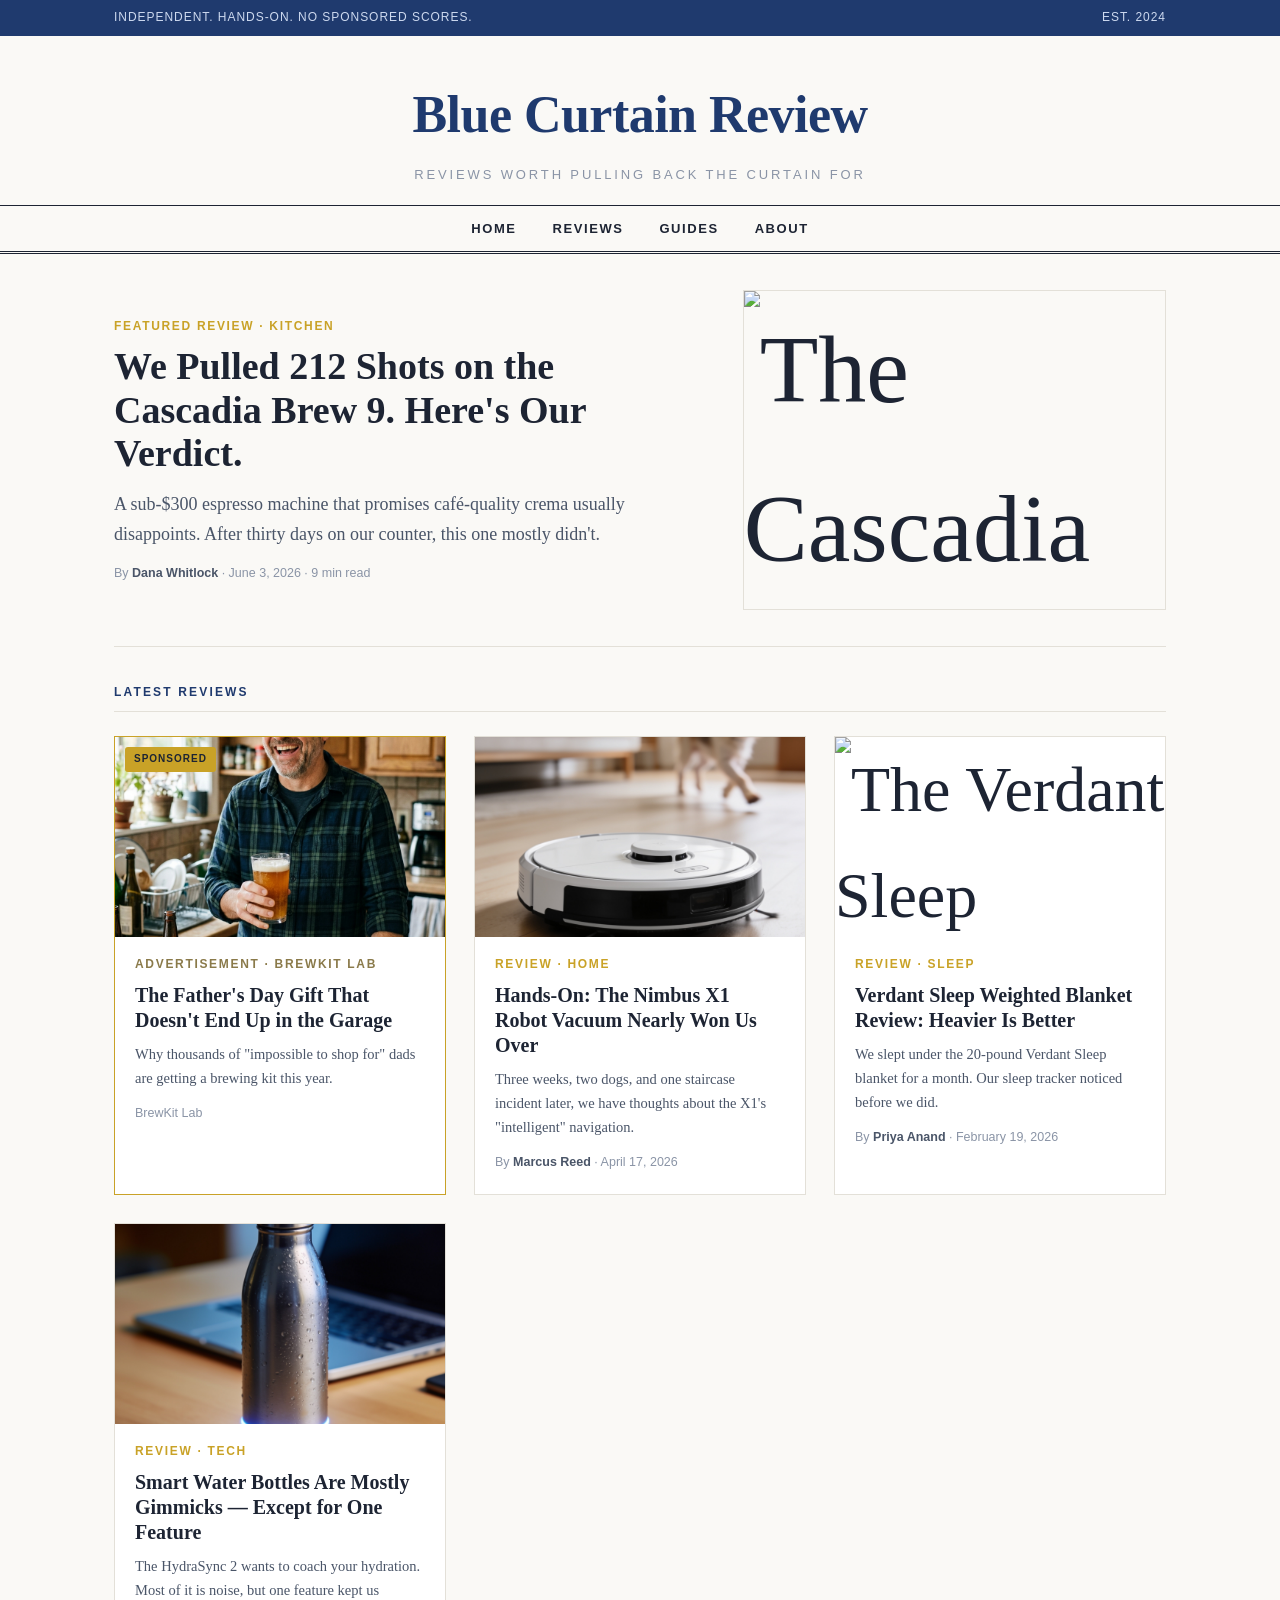
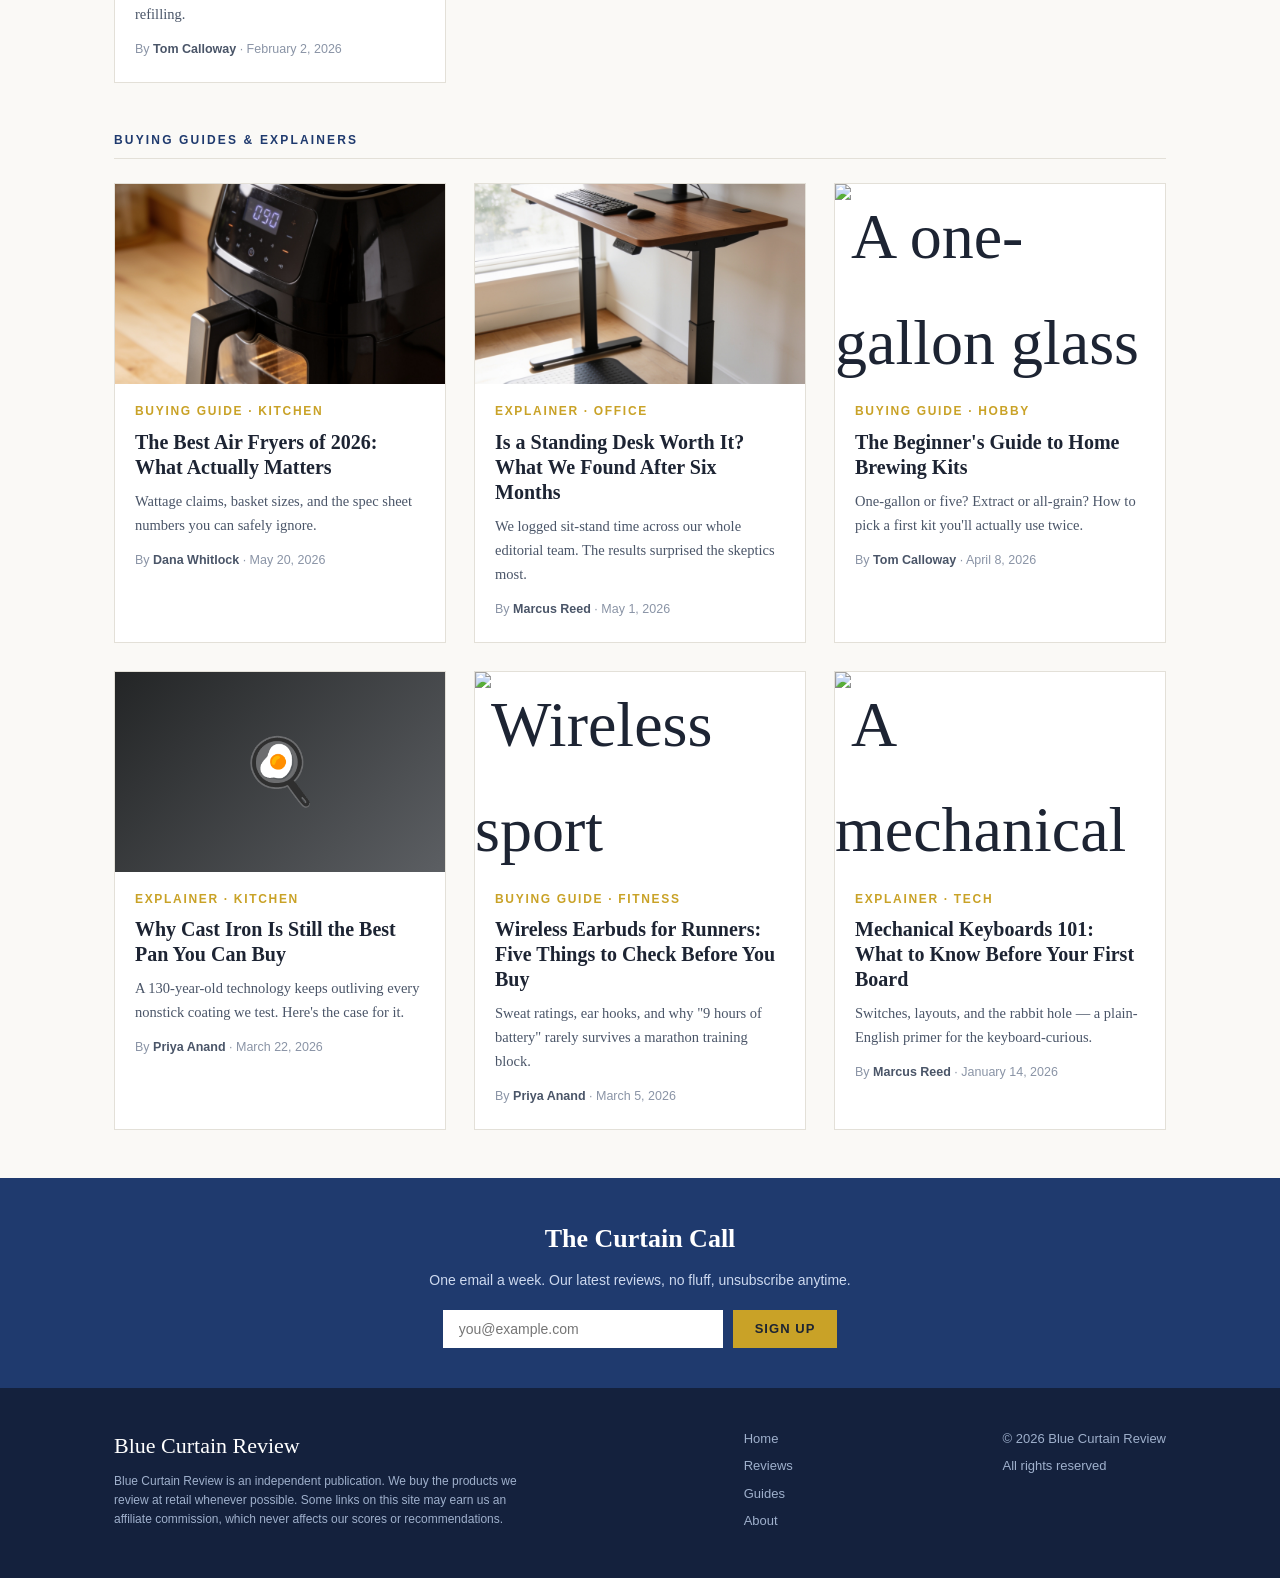
==== commit 6452f94f: "Simplify ad disclosure wording Drop 'paid partner content' / 'paid partnership' phrasing in favor of" ====
--- a/index.html
+++ b/index.html
@@ -52,7 +52,7 @@
           <div class="kicker ad-kicker">Advertisement · BrewKit Lab</div>
           <h3><a href="articles/fathers-day-brewing-kit.html">The Father's Day Gift That Doesn't End Up in the Garage</a></h3>
           <p class="dek">Why thousands of "impossible to shop for" dads are getting a brewing kit this year.</p>
-          <div class="byline">Paid Partner Content</div>
+          <div class="byline">BrewKit Lab</div>
         </div>
       </article>
 
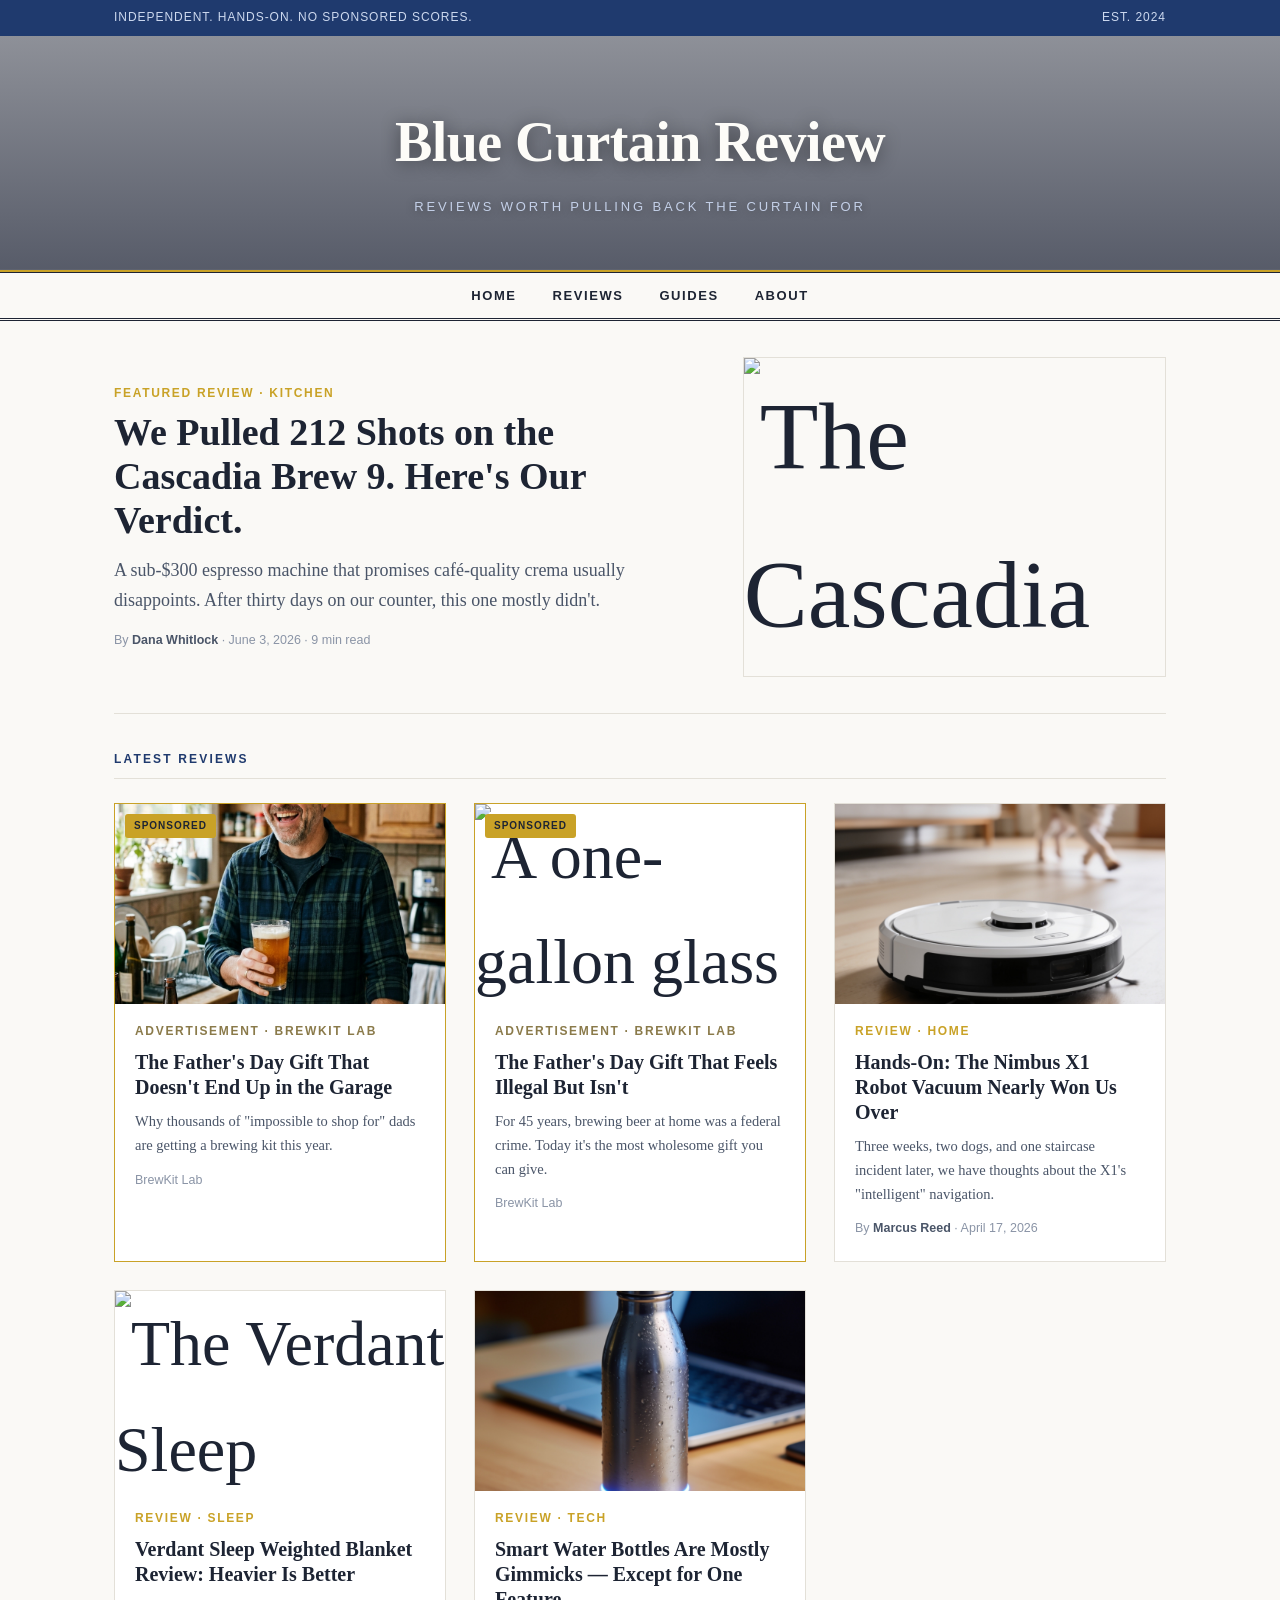
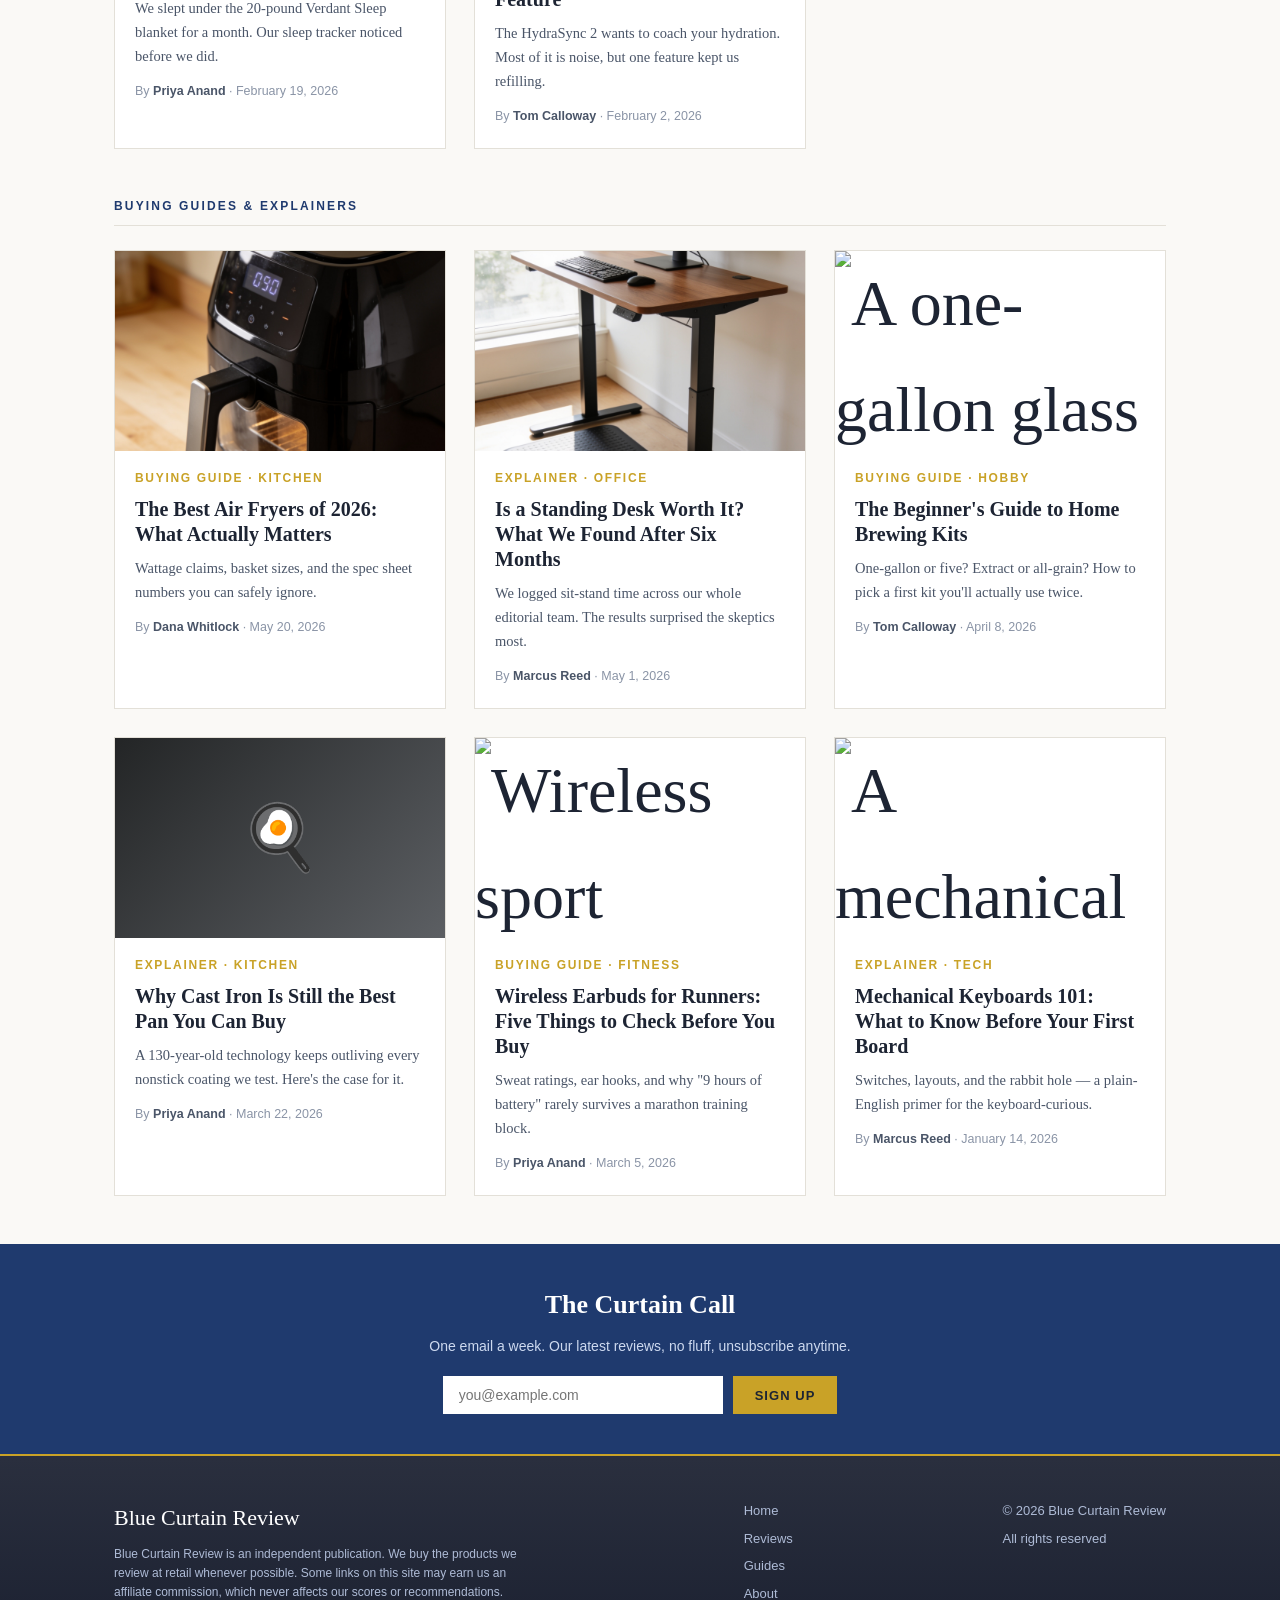
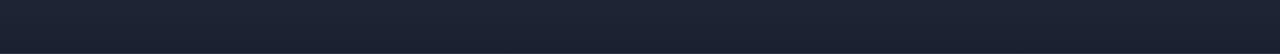
==== commit cc90da88: "Feature both brewing advertorials on homepage Add the 'Feels Illegal But Isn't' advertorial as a sec" ====
--- a/index.html
+++ b/index.html
@@ -56,6 +56,16 @@
         </div>
       </article>
 
+      <article class="card sponsored">
+        <a href="articles/fathers-day-feels-illegal.html"><img class="thumb" src="images/home-brewing.png" alt="A one-gallon glass fermenter with a bubbling airlock on a kitchen counter"></a>
+        <div class="pad">
+          <div class="kicker ad-kicker">Advertisement · BrewKit Lab</div>
+          <h3><a href="articles/fathers-day-feels-illegal.html">The Father's Day Gift That Feels Illegal But Isn't</a></h3>
+          <p class="dek">For 45 years, brewing beer at home was a federal crime. Today it's the most wholesome gift you can give.</p>
+          <div class="byline">BrewKit Lab</div>
+        </div>
+      </article>
+
       <article class="card">
         <a href="articles/nimbus-x1-robot-vacuum-review.html"><img class="thumb" src="images/robot-vacuum.png" alt="The Nimbus X1 robot vacuum on hardwood flooring"></a>
         <div class="pad">
--- a/css/style.css
+++ b/css/style.css
@@ -43,21 +43,33 @@
   padding-bottom: 8px;
 }
 
-.masthead { text-align: center; padding: 36px 0 20px; }
+.masthead {
+  text-align: center;
+  max-width: none;
+  padding: 60px 24px 52px;
+  background-image:
+    linear-gradient(rgba(10,17,38,0.45), rgba(10,17,38,0.68)),
+    url('../images/curtain-banner.png');
+  background-size: cover;
+  background-position: center 32%;
+  border-bottom: 2px solid var(--gold);
+}
 .masthead h1 {
-  font-size: 52px;
+  font-size: 56px;
   font-weight: 700;
   letter-spacing: -0.01em;
-  color: var(--blue);
-}
-.masthead h1 a:hover { color: var(--blue-bright); }
+  color: #fdfcf8;
+  text-shadow: 0 2px 18px rgba(0,0,0,0.45);
+}
+.masthead h1 a:hover { color: #e7ecf6; }
 .masthead .tagline {
   font-family: var(--sans);
   font-size: 13px;
   letter-spacing: 0.22em;
   text-transform: uppercase;
-  color: var(--ink-faint);
-  margin-top: 6px;
+  color: #c4d0e8;
+  margin-top: 8px;
+  text-shadow: 0 1px 10px rgba(0,0,0,0.4);
 }
 
 .mainnav {
@@ -307,11 +319,16 @@
 
 /* ---------- Footer ---------- */
 footer {
-  background: #14213d;
-  color: #9fb0cc;
+  background-image:
+    linear-gradient(rgba(8,14,32,0.86), rgba(8,14,32,0.92)),
+    url('../images/curtain-banner.png');
+  background-size: cover;
+  background-position: center 40%;
+  border-top: 2px solid var(--gold);
+  color: #aebbd6;
   font-family: var(--sans);
   font-size: 13px;
-  padding: 40px 0;
+  padding: 44px 0;
 }
 footer .wrap {
   display: flex;
@@ -485,6 +502,52 @@
 .price-card .price { font-family: var(--serif); font-size: 38px; font-weight: 700; color: var(--ink); line-height: 1; margin-bottom: 10px; }
 .price-card .desc { font-size: 13.5px; color: var(--ink-soft); line-height: 1.5; }
 
+/* kit product cards (advertorial) */
+.kit-cards {
+  display: grid;
+  grid-template-columns: 1fr 1fr;
+  gap: 20px;
+  margin: 8px 0 28px;
+}
+.kit-card {
+  position: relative;
+  border: 1px solid var(--rule);
+  border-radius: 12px;
+  background: var(--card);
+  padding: 24px 22px 26px;
+  text-align: center;
+  font-family: var(--sans);
+}
+.kit-card.featured { border: 1.5px solid var(--gold); }
+.kit-card .ribbon {
+  position: absolute;
+  top: 16px; right: 16px;
+  background: var(--gold);
+  color: #fff;
+  font-size: 10px;
+  font-weight: 700;
+  letter-spacing: 0.1em;
+  text-transform: uppercase;
+  padding: 5px 12px;
+  border-radius: 20px;
+}
+.kit-card img { width: 62%; margin: 4px auto 18px; border-radius: 6px; display: block; }
+.kit-title { font-family: var(--serif); font-size: 19px; font-weight: 700; color: var(--ink); margin-bottom: 10px; }
+.kit-title span { white-space: nowrap; }
+.kit-desc { font-size: 13.5px; color: var(--ink-soft); line-height: 1.55; margin-bottom: 18px; }
+.kit-link {
+  display: inline-block;
+  font-family: var(--sans);
+  font-size: 14px;
+  font-weight: 600;
+  color: var(--blue-bright);
+  border-bottom: 2px solid var(--gold);
+  padding-bottom: 2px;
+  transition: color 0.15s;
+}
+.kit-link:hover { color: var(--blue); }
+@media (max-width: 560px) { .kit-cards { grid-template-columns: 1fr; } }
+
 /* CTA */
 .cta-wrap { text-align: center; margin: 32px 0 8px; }
 .cta-button {
